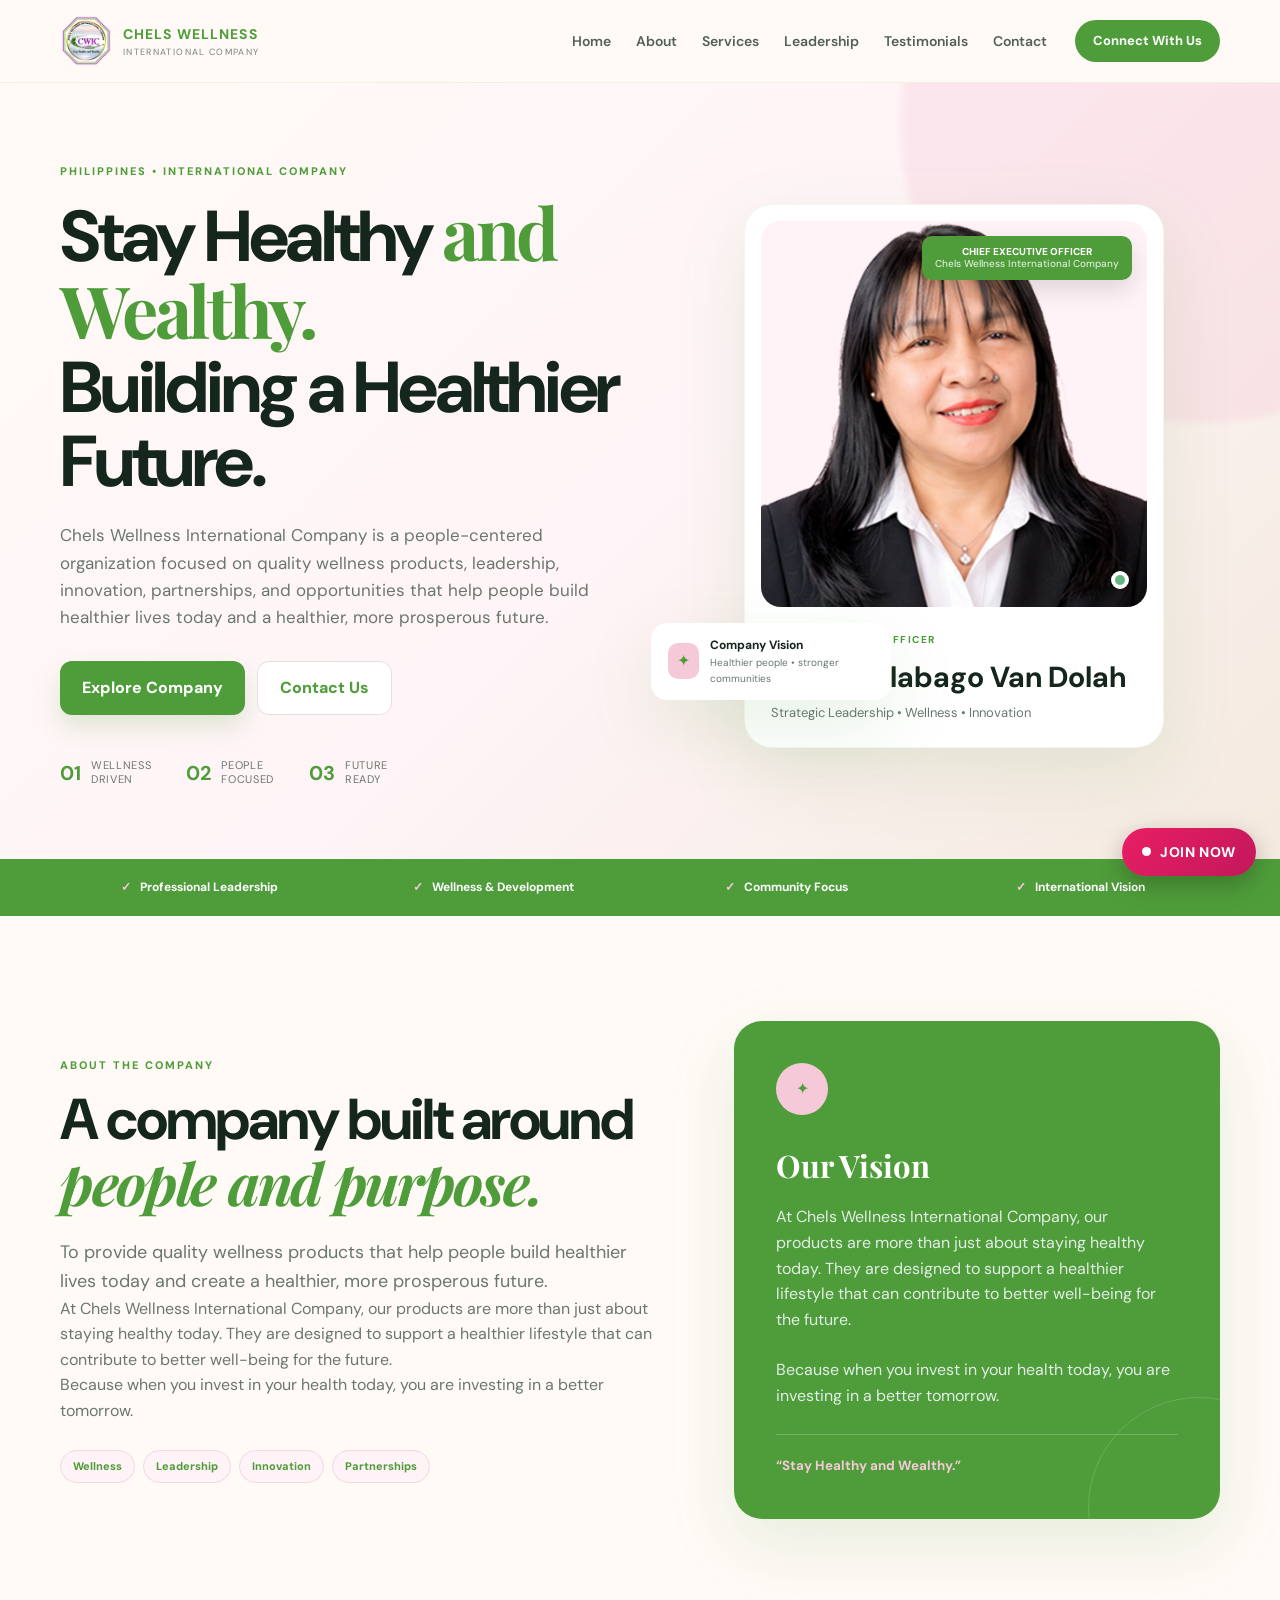
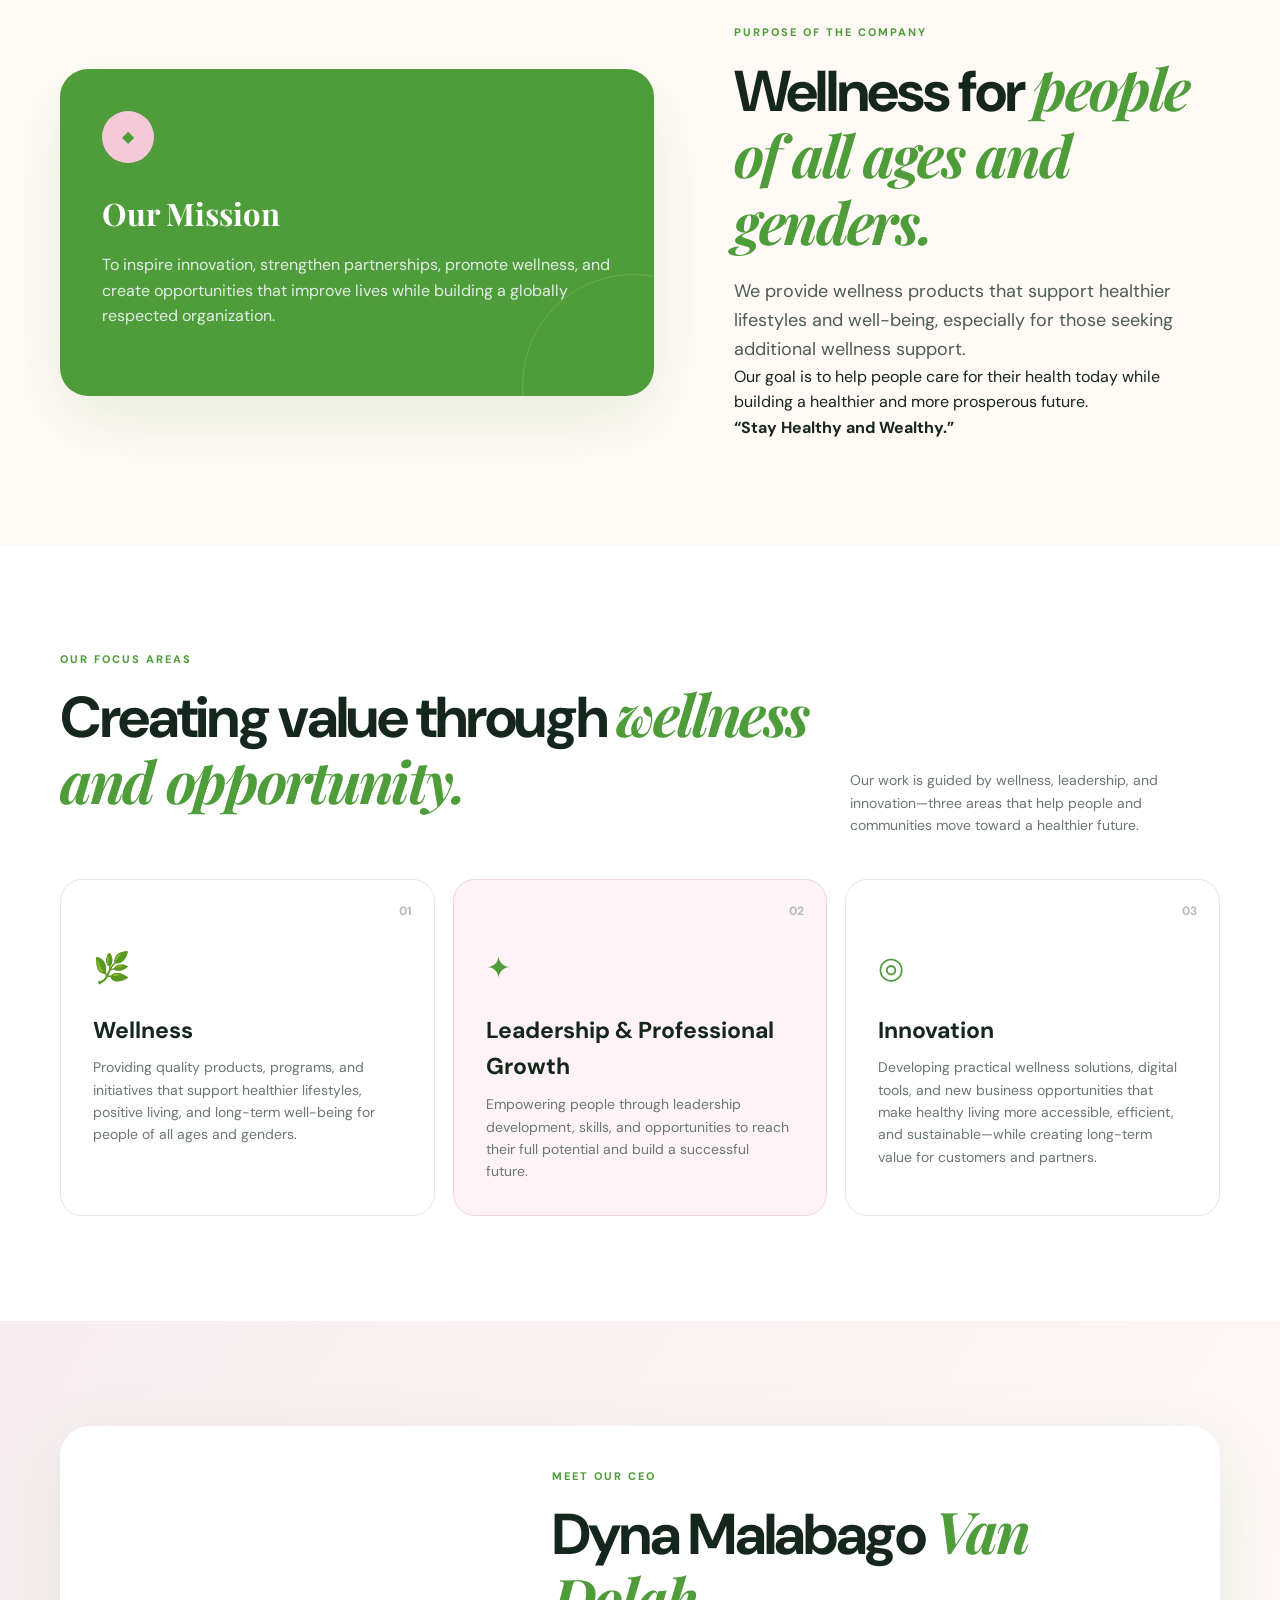
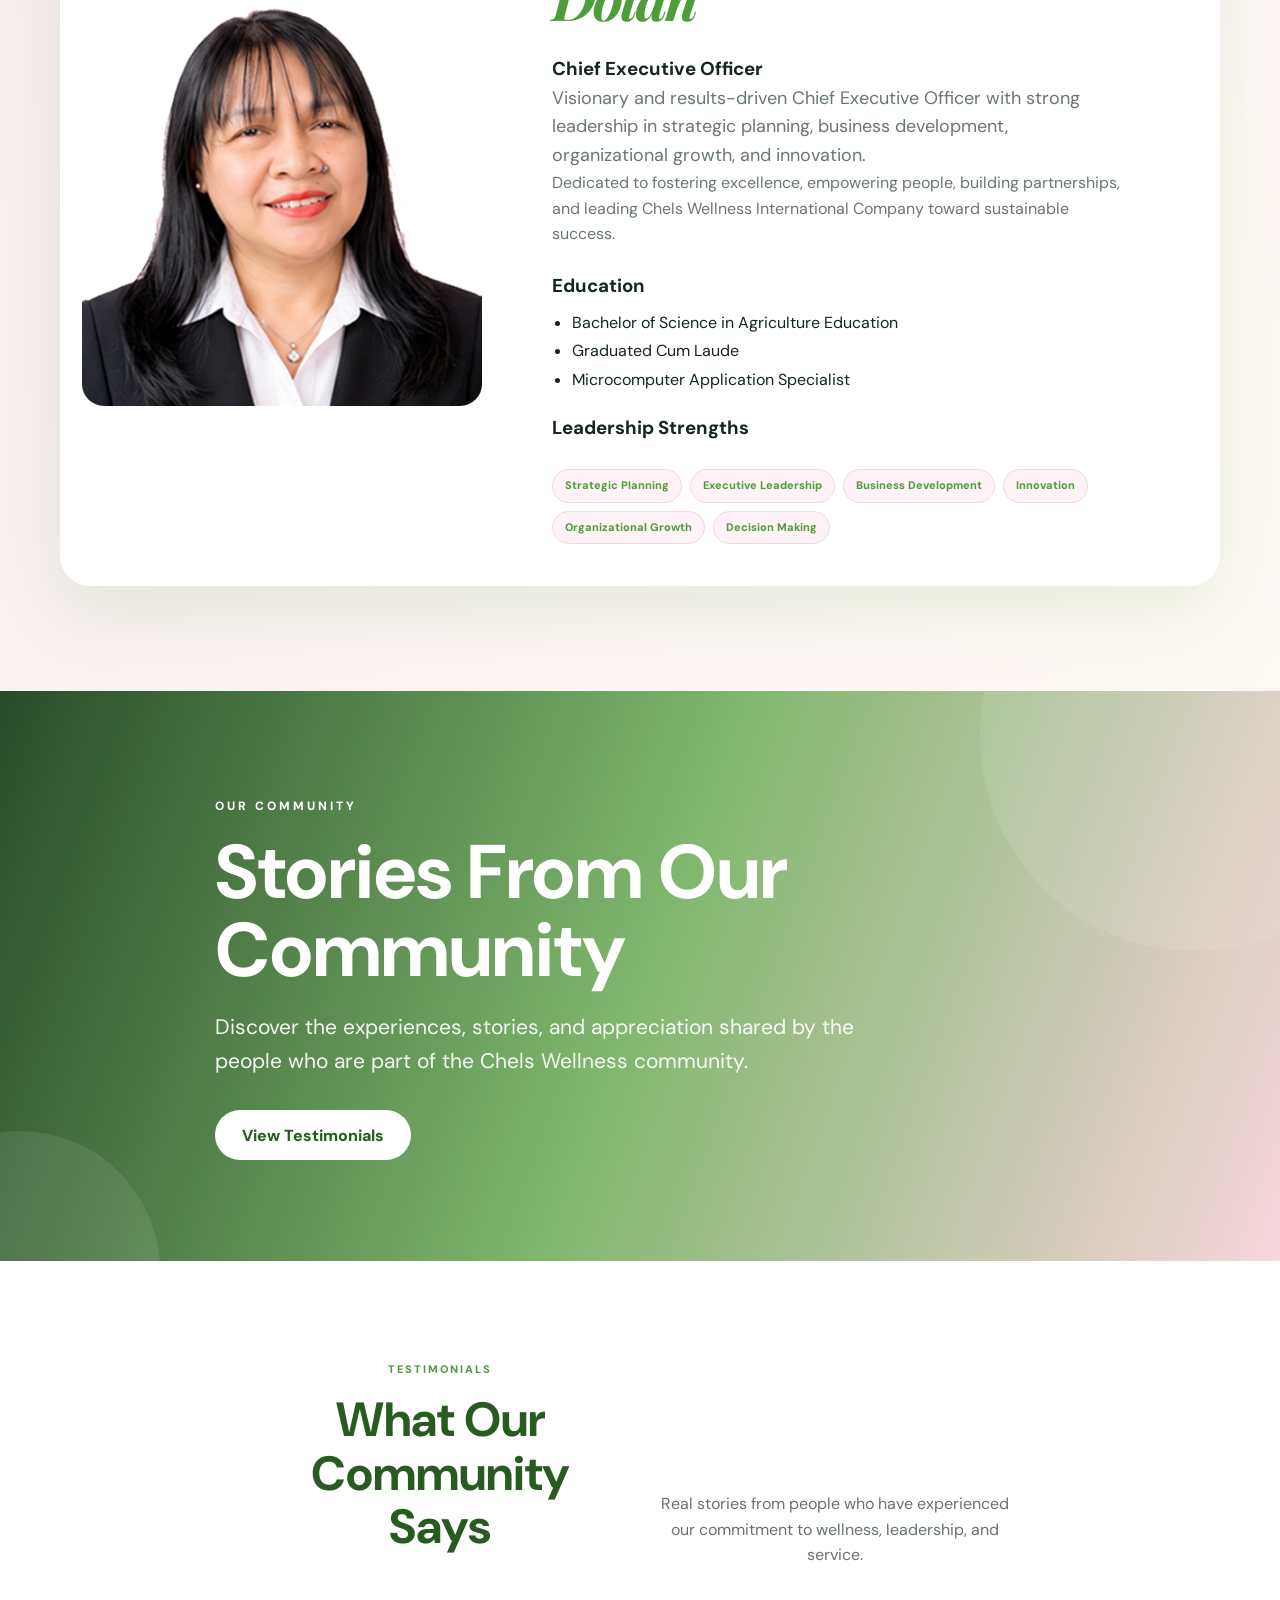
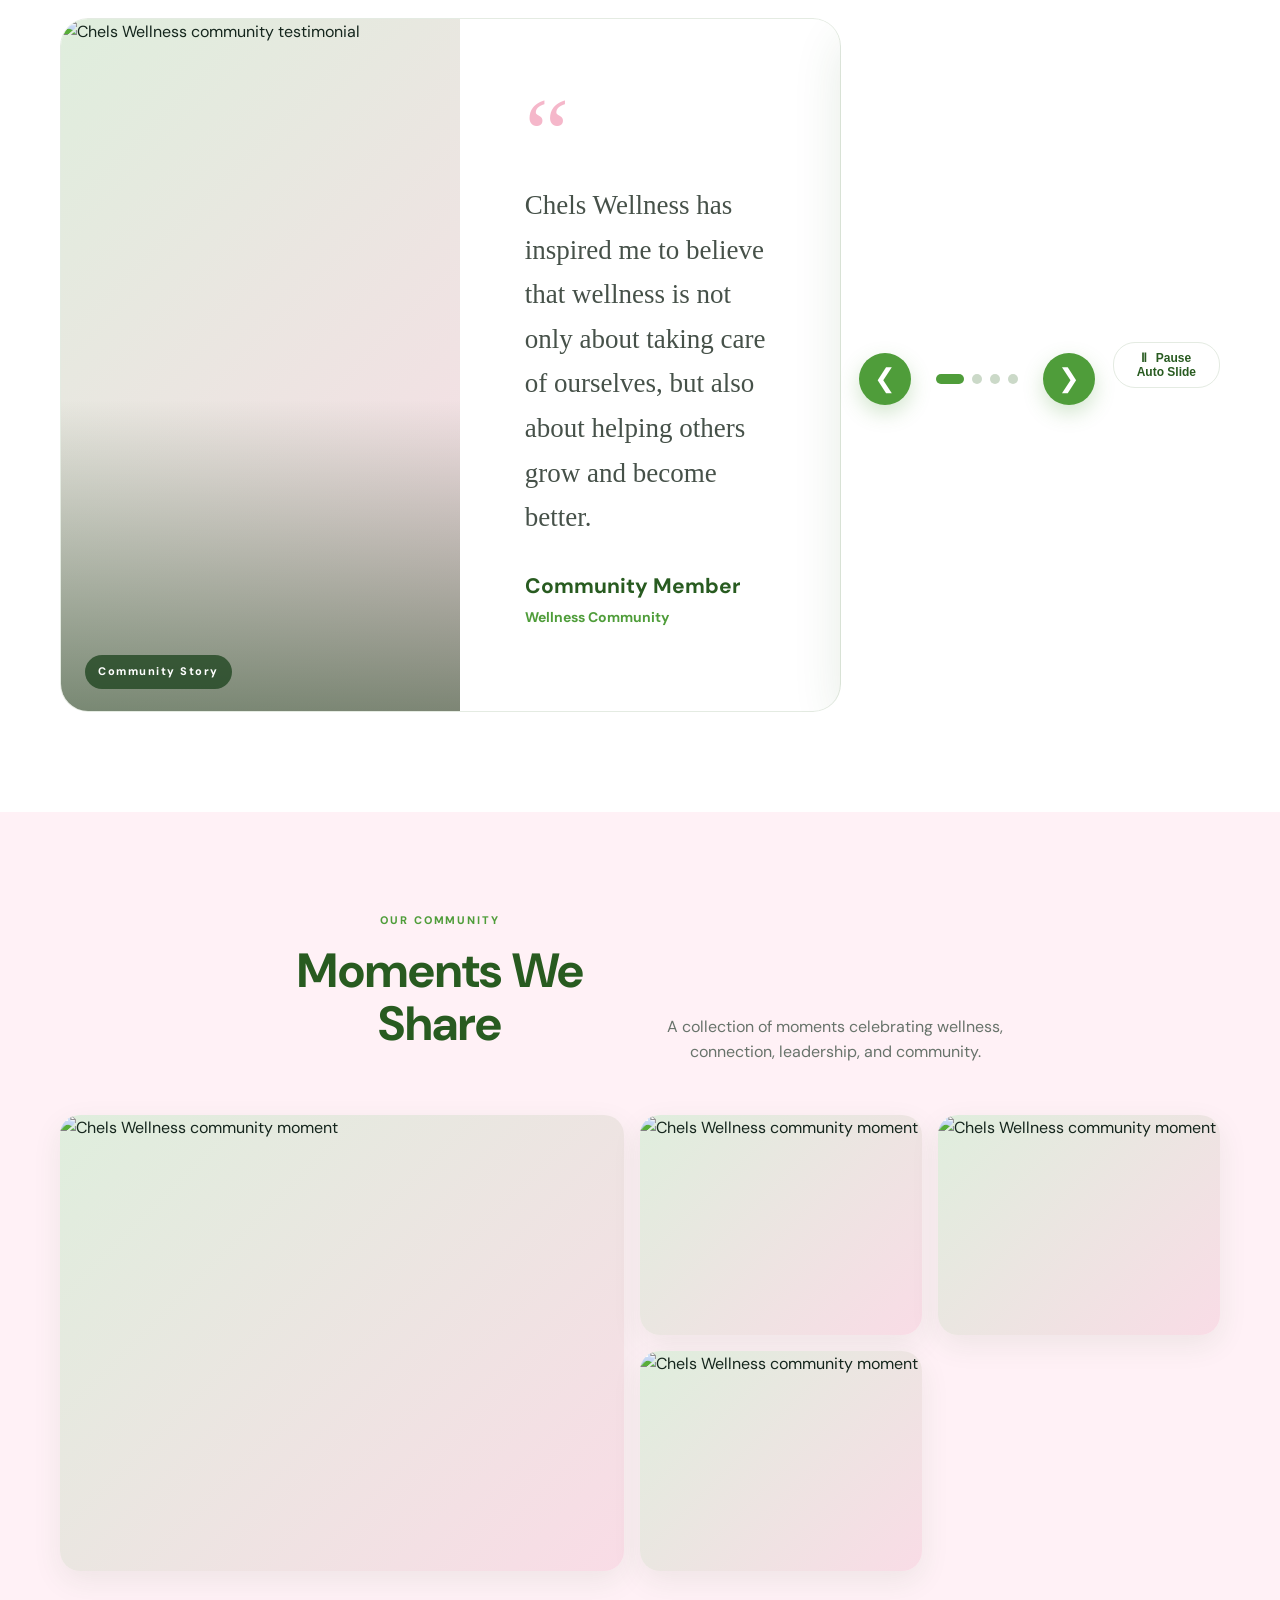
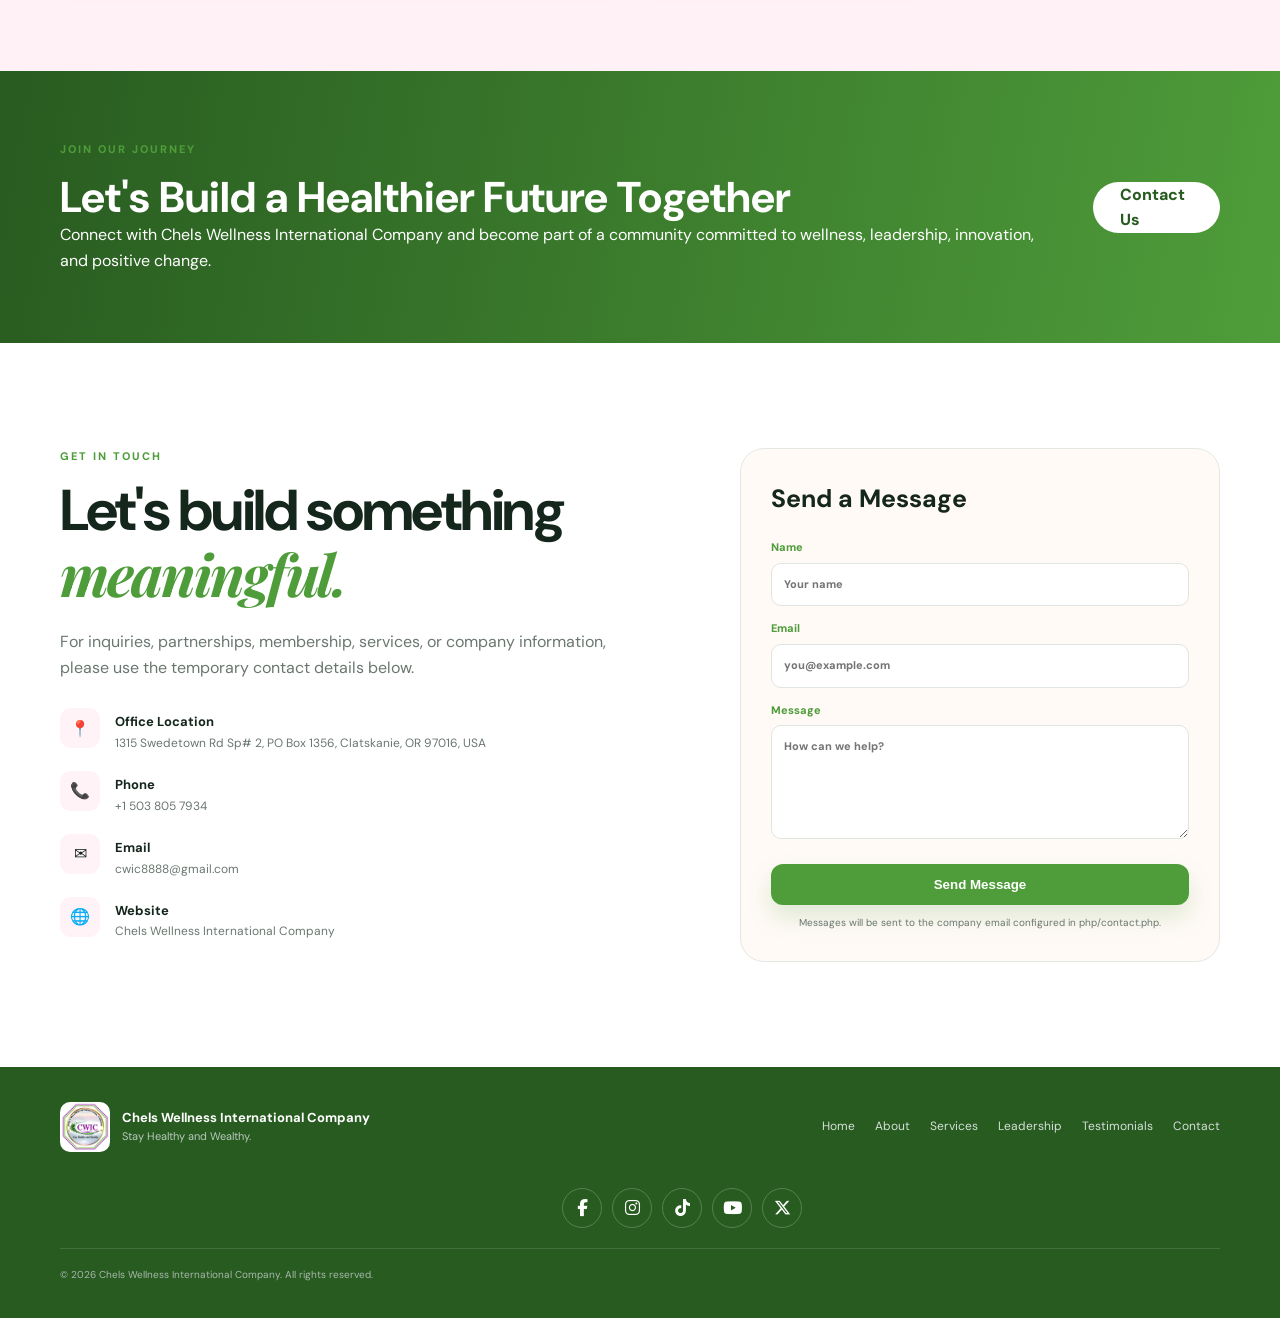
==== index.html @ 1cac8cd6 "Add files via upload" ====
<!DOCTYPE html>

<html lang="en">
<head>
  <meta charset="UTF-8">
  <meta name="viewport" content="width=device-width, initial-scale=1.0">
  <meta name="description" content="Chels Wellness International Company (Philippines) — company profile, wellness, leadership, services and community testimonials.">
  <title>Chels Wellness International Company | Philippines</title>
  <link rel="stylesheet" href="css/style.css">
  <link rel="stylesheet" href="https://cdnjs.cloudflare.com/ajax/libs/font-awesome/6.5.2/css/all.min.css">
</head>

<body>

  <!-- =====================================================
       TOP MESSAGE
  ====================================================== -->

  <!-- =====================================================
       HEADER
  ====================================================== -->

  <header class="site-header" id="home">


<div class="container nav-wrap">

  <!-- LOGO -->
  <a class="brand" href="#home">
    <img
      src="assets/cwi-logo.png"
      alt="Chels Wellness International Company logo"
    >

    <div>
      <strong>CHELS WELLNESS</strong>
      <span>INTERNATIONAL COMPANY</span>
    </div>
  </a>


  <!-- MOBILE MENU -->
  <button
    class="menu-toggle"
    id="menuToggle"
    aria-label="Open navigation"
    aria-expanded="false"
    type="button"
  >
    ☰
  </button>


  <!-- NAVIGATION -->
  <nav id="mainNav">

    <a href="#home">Home</a>

    <a href="#about">About</a>

    <a href="#services">Services</a>

    <a href="#leadership">Leadership</a>

    <a href="#testimonials" class="active">
      Testimonials
    </a>

    <a href="#contact">Contact</a>

  </nav>


  <!-- NAV CTA -->
  <a class="nav-cta" href="#contact">
    Connect With Us
  </a>

</div>


  </header>

  <!-- =====================================================
       MAIN
  ====================================================== -->

  <main>


<!-- =====================================================
     HERO
====================================================== -->

<section class="hero">

  <div class="hero-glow"></div>

  <div class="container hero-grid">

    <div class="hero-copy">

      <div class="eyebrow">
        PHILIPPINES • INTERNATIONAL COMPANY
      </div>

      <h1>
        Stay Healthy <span>and Wealthy.</span><br>
        Building a Healthier Future.
      </h1>

      <p>
        Chels Wellness International Company is a people-centered organization focused on quality wellness products, leadership, innovation, partnerships, and opportunities that help people build healthier lives today and a healthier, more prosperous future.
      </p>

      <div class="hero-actions">

        <a class="btn btn-primary" href="#about">
          Explore Company
        </a>

        <a class="btn btn-soft" href="#contact">
          Contact Us
        </a>

      </div>


      <div class="mini-stats">

        <div>
          <strong>01</strong>
          <span>Wellness<br>Driven</span>
        </div>

        <div>
          <strong>02</strong>
          <span>People<br>Focused</span>
        </div>

        <div>
          <strong>03</strong>
          <span>Future<br>Ready</span>
        </div>

      </div>

    </div>


    <div class="hero-profile">

      <div class="profile-card">

        <div class="profile-image-wrap">

          <img
            src="images/ceo.png"
            alt="Dyna Malabago Van Dolah, Chief Executive Officer"
          >

          <span class="online-dot"></span>

        </div>

        <div class="profile-info">

          <small>CHIEF EXECUTIVE OFFICER</small>

          <h2>Dyna Malabago Van Dolah</h2>

          <p>
            Strategic Leadership • Wellness • Innovation
          </p>

        </div>

        <div class="profile-badge">
          CHIEF EXECUTIVE OFFICER<br>
          <span>Chels Wellness International Company</span>
        </div>

      </div>


      <div class="floating-card">

        <span>✦</span>

        <div>
          <strong>Company Vision</strong>
          <small>
            Healthier people • stronger communities
          </small>
        </div>

      </div>

    </div>

  </div>

</section>


<!-- =====================================================
     TRUST STRIP
====================================================== -->

<section class="trust-strip">

  <div class="container trust-grid">

    <div>
      <span>✓</span>
      Professional Leadership
    </div>

    <div>
      <span>✓</span>
      Wellness &amp; Development
    </div>

    <div>
      <span>✓</span>
      Community Focus
    </div>

    <div>
      <span>✓</span>
      International Vision
    </div>

  </div>

</section>


<!-- =====================================================
     ABOUT
====================================================== -->

<section class="section about" id="about">
  <div class="container two-col">
    <div>
      <div class="section-tag">ABOUT THE COMPANY</div>
      <h2>A company built around <em>people and purpose.</em></h2>
      <p class="lead">To provide quality wellness products that help people build healthier lives today and create a healthier, more prosperous future.</p>
      <p>At Chels Wellness International Company, our products are more than just about staying healthy today. They are designed to support a healthier lifestyle that can contribute to better well-being for the future.</p>
      <p>Because when you invest in your health today, you are investing in a better tomorrow.</p>
      <div class="pill-row"><span>Wellness</span><span>Leadership</span><span>Innovation</span><span>Partnerships</span></div>
    </div>
    <div class="vision-card">
      <div class="icon-circle">✦</div>
      <h3>Our Vision</h3>
      <p>At Chels Wellness International Company, our products are more than just about staying healthy today. They are designed to support a healthier lifestyle that can contribute to better well-being for the future.</p>
      <p>Because when you invest in your health today, you are investing in a better tomorrow.</p>
      <div class="quote-line"></div><small>“Stay Healthy and Wealthy.”</small>
    </div>
  </div>
</section>

<section class="section mission-section">
  <div class="container two-col">
    <div class="vision-card"><div class="icon-circle">◆</div><h3>Our Mission</h3><p>To inspire innovation, strengthen partnerships, promote wellness, and create opportunities that improve lives while building a globally respected organization.</p></div>
    <div><div class="section-tag">PURPOSE OF THE COMPANY</div><h2>Wellness for <em>people of all ages and genders.</em></h2><p class="lead">We provide wellness products that support healthier lifestyles and well-being, especially for those seeking additional wellness support.</p><p>Our goal is to help people care for their health today while building a healthier and more prosperous future.</p><strong>“Stay Healthy and Wealthy.”</strong></div>
  </div>
</section>

<!-- =====================================================
     SERVICES / FOCUS AREAS
====================================================== -->
<section class="section services" id="services">
  <div class="container">
    <div class="section-heading"><div><div class="section-tag">OUR FOCUS AREAS</div><h2>Creating value through <em>wellness and opportunity.</em></h2></div><p>Our work is guided by wellness, leadership, and innovation—three areas that help people and communities move toward a healthier future.</p></div>
    <div class="service-grid">
      <article class="service-card"><div class="service-number">01</div><div class="service-icon">🌿</div><h3>Wellness</h3><p>Providing quality products, programs, and initiatives that support healthier lifestyles, positive living, and long-term well-being for people of all ages and genders.</p></article>
      <article class="service-card featured"><div class="service-number">02</div><div class="service-icon">✦</div><h3>Leadership &amp; Professional Growth</h3><p>Empowering people through leadership development, skills, and opportunities to reach their full potential and build a successful future.</p></article>
      <article class="service-card"><div class="service-number">03</div><div class="service-icon">◎</div><h3>Innovation</h3><p>Developing practical wellness solutions, digital tools, and new business opportunities that make healthy living more accessible, efficient, and sustainable—while creating long-term value for customers and partners.</p></article>
    </div>
  </div>
</section>

<!-- =====================================================
     LEADERSHIP
====================================================== -->
<section class="section leadership" id="leadership">
  <div class="container leadership-panel">
    <div class="leadership-photo"><img src="images/ceo.png" alt="Dyna Malabago Van Dolah, Chief Executive Officer"></div>
    <div class="leadership-content">
      <div class="section-tag">MEET OUR CEO</div>
      <h2>Dyna Malabago <em>Van Dolah</em></h2>
      <h3>Chief Executive Officer</h3>
      <p class="lead">Visionary and results-driven Chief Executive Officer with strong leadership in strategic planning, business development, organizational growth, and innovation.</p>
      <p>Dedicated to fostering excellence, empowering people, building partnerships, and leading Chels Wellness International Company toward sustainable success.</p>
      <div class="ceo-details"><h3>Education</h3><ul><li>Bachelor of Science in Agriculture Education</li><li>Graduated Cum Laude</li><li>Microcomputer Application Specialist</li></ul><h3>Leadership Strengths</h3><div class="pill-row"><span>Strategic Planning</span><span>Executive Leadership</span><span>Business Development</span><span>Innovation</span><span>Organizational Growth</span><span>Decision Making</span></div></div>
    </div>
  </div>
</section>

<!-- =====================================================
     TESTIMONIAL HERO
====================================================== -->

<section class="testimonial-hero">

  <div class="hero-overlay"></div>

  <div class="container hero-content">

    <div class="eyebrow">
      OUR COMMUNITY
    </div>

    <h1>
      Stories From Our Community
    </h1>

    <p>
      Discover the experiences, stories, and appreciation shared by the
      people who are part of the Chels Wellness community.
    </p>

    <a
      href="#testimonials"
      class="hero-button"
    >
      View Testimonials
    </a>

  </div>

</section>


<!-- =====================================================
     TESTIMONIALS
====================================================== -->

<section
  class="testimonials-section"
  id="testimonials"
>

  <div class="container">

    <div class="section-heading">

      <div>

        <div class="section-tag">
          TESTIMONIALS
        </div>

        <h2>
          What Our Community Says
        </h2>

      </div>

      <p>
        Real stories from people who have experienced our commitment to
        wellness, leadership, and service.
      </p>

    </div>


    <!-- TESTIMONIAL SLIDER -->

    <div
      class="testimonial-slider"
      id="testimonialSlider"
    >

      <div class="slides-window">

        <div
          class="slides-track"
          id="slidesTrack"
        >


          <!-- TESTIMONIAL 1 -->

          <article class="testimonial-card">

            <div class="testimonial-image">

              <img
                src="assets/testimonial-1.jpg"
                alt="Chels Wellness community testimonial"
              >

              <span class="image-label">
                Community Story
              </span>

            </div>


            <div class="testimonial-content">

              <span class="quote-mark">
                “
              </span>

              <p class="quote">
                Chels Wellness has inspired me to believe that wellness
                is not only about taking care of ourselves, but also
                about helping others grow and become better.
              </p>

              <h3>
                Community Member
              </h3>

              <p class="role">
                Wellness Community
              </p>

            </div>

          </article>


          <!-- TESTIMONIAL 2 -->

          <article class="testimonial-card">

            <div class="testimonial-image">

              <img
                src="assets/testimonial-2.jpg"
                alt="Chels Wellness community testimonial"
              >

              <span class="image-label">
                Member Experience
              </span>

            </div>


            <div class="testimonial-content">

              <span class="quote-mark">
                “
              </span>

              <p class="quote">
                I appreciate the positive environment and the dedication
                shown by the team. Their commitment makes people feel
                valued and supported.
              </p>

              <h3>
                Community Member
              </h3>

              <p class="role">
                Chels Wellness Community
              </p>

            </div>

          </article>


          <!-- TESTIMONIAL 3 -->

          <article class="testimonial-card">

            <div class="testimonial-image">

              <img
                src="assets/testimonial-3.jpg"
                alt="Chels Wellness community testimonial"
              >

              <span class="image-label">
                Wellness Journey
              </span>

            </div>


            <div class="testimonial-content">

              <span class="quote-mark">
                “
              </span>

              <p class="quote">
                Being part of this community reminds me that small steps,
                positive relationships, and consistent encouragement can
                make a meaningful difference.
              </p>

              <h3>
                Community Member
              </h3>

              <p class="role">
                Wellness Advocate
              </p>

            </div>

          </article>


          <!-- TESTIMONIAL 4 -->

          <article class="testimonial-card">

            <div class="testimonial-image">

              <img
                src="assets/testimonial-4.jpg"
                alt="Chels Wellness community testimonial"
              >

              <span class="image-label">
                Community Appreciation
              </span>

            </div>


            <div class="testimonial-content">

              <span class="quote-mark">
                “
              </span>

              <p class="quote">
                The vision of creating a healthier and more connected
                community is something I truly appreciate. It is wonderful
                to see people working together toward a better future.
              </p>

              <h3>
                Community Member
              </h3>

              <p class="role">
                Chels Wellness Community
              </p>

            </div>

          </article>


        </div>

      </div>


      <!-- SLIDER CONTROLS -->

      <div class="slider-controls">

        <button
          type="button"
          class="slider-arrow"
          id="prevBtn"
          aria-label="Previous testimonial"
        >
          &#10094;
        </button>


        <div
          class="dots"
          id="sliderDots"
          aria-label="Testimonial slides"
        ></div>


        <button
          type="button"
          class="slider-arrow"
          id="nextBtn"
          aria-label="Next testimonial"
        >
          &#10095;
        </button>

      </div>


      <!-- AUTOPLAY -->

      <button
        type="button"
        class="autoplay-button"
        id="autoPlayBtn"
      >
        <span>Ⅱ</span>
        Pause Auto Slide
      </button>

    </div>

  </div>

</section>


<!-- =====================================================
     IMAGE GALLERY
====================================================== -->

<section class="image-gallery-section">

  <div class="container">

    <div class="section-heading">

      <div>

        <div class="section-tag">
          OUR COMMUNITY
        </div>

        <h2>
          Moments We Share
        </h2>

      </div>

      <p>
        A collection of moments celebrating wellness, connection,
        leadership, and community.
      </p>

    </div>


    <div class="gallery-grid">

      <!-- IMAGE 1 -->

      <div class="gallery-item large">

        <img
          src="assets/testimonial-1.jpg"
          alt="Chels Wellness community moment"
          loading="lazy"
        >

      </div>


      <!-- IMAGE 2 -->

      <div class="gallery-item">

        <img
          src="assets/testimonial-2.jpg"
          alt="Chels Wellness community moment"
          loading="lazy"
        >

      </div>


      <!-- IMAGE 3 -->

      <div class="gallery-item">

        <img
          src="assets/testimonial-3.jpg"
          alt="Chels Wellness community moment"
          loading="lazy"
        >

      </div>


      <!-- IMAGE 4 -->

      <div class="gallery-item">

        <img
          src="assets/testimonial-4.jpg"
          alt="Chels Wellness community moment"
          loading="lazy"
        >

      </div>

    </div>

  </div>

</section>


<!-- =====================================================
     TESTIMONIAL CTA
====================================================== -->

<section class="cta-section">

  <div class="container cta-content">

    <div>

      <div class="section-tag">
        JOIN OUR JOURNEY
      </div>

      <h2>
        Let's Build a Healthier Future Together
      </h2>

      <p>
        Connect with Chels Wellness International Company and become part
        of a community committed to wellness, leadership, innovation,
        and positive change.
      </p>

    </div>


    <div>

      <a
        href="#contact"
        class="cta-button"
      >
        Contact Us
      </a>

    </div>

  </div>

</section>


<!-- =====================================================
     CONTACT
====================================================== -->

<section class="section contact" id="contact">

  <div class="container contact-grid">

    <div class="contact-copy">

      <div class="section-tag">
        GET IN TOUCH
      </div>

      <h2>
        Let's build something <em>meaningful.</em>
      </h2>

      <p>
        For inquiries, partnerships, membership, services, or company
        information, please use the temporary contact details below.
      </p>


      <div class="contact-list">

        <div>
          <span>📍</span>

          <div>
            <strong>Office Location</strong>
            <p>
              1315 Swedetown Rd Sp# 2, PO Box 1356, Clatskanie, OR 97016, USA
            </p>
          </div>
        </div>


        <div>
          <span>📞</span>

          <div>
            <strong>Phone</strong>
            <p>
              +1 503 805 7934
            </p>
          </div>
        </div>


        <div>
          <span>✉</span>

          <div>
            <strong>Email</strong>
            <p>
              cwic8888@gmail.com
            </p>
          </div>
        </div>


        <div>
          <span>🌐</span>

          <div>
            <strong>Website</strong>
            <p>
              Chels Wellness International Company
            </p>
          </div>
        </div>

      </div>

    </div>


    <!-- CONTACT FORM -->

    <form
      class="contact-form"
      id="contactForm"
      action="php/contact.php"
      method="POST"
    >

      <h3>
        Send a Message
      </h3>

      <label>
        Name
        <input
          type="text"
          name="name"
          placeholder="Your name"
          required
        >
      </label>


      <label>
        Email
        <input
          type="email"
          name="email"
          placeholder="you@example.com"
          required
        >
      </label>


      <label>
        Message
        <textarea
          name="message"
          rows="5"
          placeholder="How can we help?"
          required
        ></textarea>
      </label>


      <!-- HONEYPOT -->

      <input
        type="text"
        name="website"
        tabindex="-1"
        autocomplete="off"
        aria-hidden="true"
        style="position:absolute;left:-9999px;width:1px;height:1px;opacity:0;"
      >


      <button
        class="btn btn-primary"
        type="submit"
      >
        Send Message
      </button>


      <p
        class="form-note"
        id="formNote"
      >
        Messages will be sent to the company email configured in
        php/contact.php.
      </p>

    </form>

  </div>

</section>


  </main>

  <!-- =====================================================
       FOOTER
  ====================================================== -->

  <!-- FLOATING JOIN NOW -->
  <a class="join-now-float" href="https://cwicph.com" target="_blank" rel="noopener noreferrer" aria-label="Join Now at CWIC Philippines">
    <span class="join-now-pulse"></span>
    <span>JOIN NOW</span>
  </a>

  <footer>



<div class="container footer-grid">


  <!-- FOOTER BRAND -->

  <div class="footer-brand">

    <img
      src="assets/cwi-logo.png"
      alt="CWI logo"
    >

    <div>

      <strong>
        Chels Wellness International Company
      </strong>

      <span>
        Stay Healthy and Wealthy.
      </span>

    </div>

  </div>


  <!-- FOOTER LINKS -->

  <div class="footer-links">

    <a href="#home">
      Home
    </a>

    <a href="#about">
      About
    </a>

    <a href="#services">
      Services
    </a>

    <a href="#leadership">
      Leadership
    </a>

    <a href="#testimonials">
      Testimonials
    </a>

    <a href="#contact">
      Contact
    </a>

  </div>
<!-- SOCIAL MEDIA LINKS: Replace the URLs below with the company social-media profile URLs. -->
<div class="social-links">

  <a
    href="https://www.facebook.com/"
    target="_blank"
    rel="noopener noreferrer"
    aria-label="Facebook"
    title="Facebook"
  >
    <i class="fab fa-facebook-f"></i>
  </a>

  <a
    href="https://www.instagram.com/"
    target="_blank"
    rel="noopener noreferrer"
    aria-label="Instagram"
    title="Instagram"
  >
    <i class="fab fa-instagram"></i>
  </a>

  <a
    href="https://www.tiktok.com/"
    target="_blank"
    rel="noopener noreferrer"
    aria-label="TikTok"
    title="TikTok"
  >
    <i class="fab fa-tiktok"></i>
  </a>

  <a
    href="https://www.youtube.com/"
    target="_blank"
    rel="noopener noreferrer"
    aria-label="YouTube"
    title="YouTube"
  >
    <i class="fab fa-youtube"></i>
  </a>

  <a
    href="https://x.com/"
    target="_blank"
    rel="noopener noreferrer"
    aria-label="X"
    title="X"
  >
    <i class="fab fa-x-twitter"></i>
  </a>

</div>

  <!-- COPYRIGHT -->

  <p class="copyright">

    © <span id="year"></span>
    Chels Wellness International Company.
    All rights reserved.

  </p>

</div>


  </footer>

  <!-- =====================================================
       JAVASCRIPT
  ====================================================== -->

  <script src="js/script.js"></script>

</body>
</html>
---- css/style.css ----
@import url('https://fonts.googleapis.com/css2?family=DM+Sans:wght@400;500;600;700&family=Playfair+Display:ital,wght@0,600;0,700;1,600;1,700&display=swap');

:root{
  --green:#4f9d3a;
  --green-2:#3f8530;
  --green-dark:#285b20;
  --pink:#f6c9d9;
  --pink-light:#fff3f7;
  --pink-2:#eaa9bf;
  --cream:#fffaf6;
  --white:#fff;
  --ink:#15261d;
  --muted:#6a776f;
  --line:#e4e8e4;
  --shadow:0 25px 70px rgba(79,157,58,.13);
}
*{box-sizing:border-box;margin:0;padding:0}
html{scroll-behavior:smooth}
body{font-family:'DM Sans',Arial,sans-serif;color:var(--ink);background:var(--cream);line-height:1.6}
a{text-decoration:none;color:inherit}
.container{width:min(1160px,92%);margin:auto}

.top-message{background:var(--green);color:#fff;font-size:13px}
.top-message .container{min-height:38px;display:flex;align-items:center;gap:8px}
.top-message button{margin-left:auto;border:0;background:transparent;color:#fff;font-size:23px;cursor:pointer}

.site-header{position:sticky;top:0;z-index:50;background:rgba(255,250,246,.92);backdrop-filter:blur(14px);border-bottom:1px solid rgba(79,157,58,.08)}
.nav-wrap{min-height:82px;display:flex;align-items:center;gap:28px}
.brand{display:flex;align-items:center;gap:11px;margin-right:auto}
.brand img{width:52px;height:52px;object-fit:contain}
.brand strong{display:block;color:var(--green);font-size:14px;letter-spacing:.08em}
.brand span{display:block;color:#79837d;font-size:9px;letter-spacing:.15em}
nav{display:flex;gap:25px;font-size:14px;font-weight:600;color:#526059}
nav a:hover{color:var(--green)}
.nav-cta{background:var(--green);color:#fff;padding:11px 18px;border-radius:30px;font-size:13px;font-weight:700}
.menu-toggle{display:none;border:0;background:none;font-size:26px;color:var(--green)}

.hero{position:relative;overflow:hidden;background:linear-gradient(135deg,#fffaf6 0%,#fff4f7 52%,#f4eadf 100%);padding:80px 0 70px}
.hero-glow{position:absolute;width:600px;height:600px;right:-220px;top:-260px;background:var(--pink);opacity:.32;border-radius:50%;filter:blur(3px)}
.hero-grid{position:relative;display:grid;grid-template-columns:1.03fr .97fr;gap:65px;align-items:center}
.eyebrow,.section-tag{font-size:11px;font-weight:800;letter-spacing:.18em;color:var(--green);margin-bottom:14px}
.hero h1{font-size:clamp(44px,6vw,72px);line-height:1.02;letter-spacing:-.045em;max-width:700px}
.hero h1 span,.section h2 em{color:var(--green);font-family:'Playfair Display',serif}
.hero p{max-width:610px;color:var(--muted);margin:24px 0 30px;font-size:17px}
.hero-actions{display:flex;gap:12px;flex-wrap:wrap}
.btn{display:inline-flex;align-items:center;justify-content:center;border:0;border-radius:12px;padding:13px 22px;font-weight:800;cursor:pointer;transition:.25s}
.btn-primary{background:var(--green);color:#fff;box-shadow:0 12px 25px rgba(79,157,58,.18)}
.btn-primary:hover{transform:translateY(-2px);background:var(--green-dark)}
.btn-soft{background:#fff;color:var(--green);border:1px solid #eadde2}
.btn-soft:hover{background:var(--pink-light)}
.mini-stats{display:flex;gap:35px;margin-top:42px}
.mini-stats div{display:flex;gap:10px;align-items:center}
.mini-stats strong{font-size:20px;color:var(--green)}
.mini-stats span{font-size:11px;line-height:1.25;color:var(--muted);text-transform:uppercase;letter-spacing:.06em}

.hero-profile{position:relative;display:flex;justify-content:center}
.profile-card{position:relative;background:#fff;border:1px solid rgba(79,157,58,.08);border-radius:28px;padding:16px;max-width:420px;width:100%;box-shadow:var(--shadow)}
.profile-image-wrap{position:relative;overflow:hidden;border-radius:20px;background:var(--pink-light)}
.profile-image-wrap img{width:100%;display:block;aspect-ratio:1/1;object-fit:cover}
.online-dot{position:absolute;right:18px;bottom:18px;width:18px;height:18px;border-radius:50%;background:#64b67d;border:4px solid #fff}
.profile-info{padding:18px 10px 7px}
.profile-info small{font-size:10px;color:var(--green);font-weight:800;letter-spacing:.15em}
.profile-info h2{font-size:29px;margin:3px 0}
.profile-info p{margin:0;color:var(--muted);font-size:13px}
.profile-badge{position:absolute;right:31px;top:31px;background:var(--green);color:#fff;padding:10px 13px;border-radius:10px;text-align:center;font-size:10px;font-weight:800;line-height:1.2;box-shadow:0 10px 25px rgba(0,0,0,.13)}
.profile-badge span{font-weight:500;opacity:.8}
.floating-card{position:absolute;left:-38px;bottom:48px;background:#fff;border-radius:16px;padding:13px 17px;display:flex;gap:11px;align-items:center;box-shadow:var(--shadow);max-width:240px}
.floating-card>span{width:36px;height:36px;display:grid;place-items:center;background:var(--pink);border-radius:10px;color:var(--green)}
.floating-card strong,.floating-card small{display:block}
.floating-card strong{font-size:12px}.floating-card small{font-size:10px;color:var(--muted)}

.trust-strip{background:var(--green);color:#fff}
.trust-grid{display:grid;grid-template-columns:repeat(4,1fr);padding:19px 0;gap:15px;font-size:12px;font-weight:700}
.trust-grid div{display:flex;gap:9px;justify-content:center}.trust-grid span{color:var(--pink)}

.section{padding:105px 0}
.two-col{display:grid;grid-template-columns:1.1fr .9fr;gap:80px;align-items:center}
.section h2{font-size:clamp(36px,4.5vw,58px);line-height:1.08;letter-spacing:-.04em;margin-bottom:20px}
.section h2 em{font-style:italic}
.lead{font-size:18px;color:#4d5c54}
.about p{color:var(--muted);max-width:680px}
.pill-row{display:flex;flex-wrap:wrap;gap:8px;margin-top:26px}
.pill-row span{background:var(--pink-light);border:1px solid #f1d8e1;padding:7px 12px;border-radius:30px;font-size:11px;font-weight:800;color:var(--green)}
.vision-card{background:var(--green);color:#fff;border-radius:28px;padding:42px;box-shadow:var(--shadow);position:relative;overflow:hidden}
.vision-card:after{content:"";position:absolute;width:220px;height:220px;border:1px solid rgba(255,255,255,.15);border-radius:50%;right:-90px;bottom:-100px}
.icon-circle{width:52px;height:52px;display:grid;place-items:center;border-radius:50%;background:var(--pink);color:var(--green);margin-bottom:26px}
.vision-card h3{font-family:'Playfair Display',serif;font-size:31px}.vision-card p{color:#e2eee7;margin:14px 0 25px}.vision-card small{color:var(--pink);font-weight:700}.quote-line{height:1px;background:rgba(255,255,255,.2);margin-bottom:17px}

.services{background:#fff}
.section-heading{display:flex;justify-content:space-between;align-items:end;gap:30px;margin-bottom:42px}.section-heading>p{max-width:370px;color:var(--muted);font-size:14px}
.service-grid{display:grid;grid-template-columns:repeat(3,1fr);gap:18px}
.service-card{padding:32px;border:1px solid var(--line);border-radius:22px;min-height:290px;position:relative;transition:.25s}
.service-card:hover{transform:translateY(-5px);box-shadow:var(--shadow)}
.service-card.featured{background:var(--pink-light);border-color:#f1d5df}
.service-number{position:absolute;right:22px;top:22px;color:#b4bdb7;font-weight:800;font-size:12px}
.service-icon{font-size:30px;margin:32px 0 20px;color:var(--green)}
.service-card h3{font-size:23px;margin-bottom:8px}.service-card p{color:var(--muted);font-size:14px}

.leadership{background:linear-gradient(120deg,#f7edf0,#fffaf6)}
.leadership-panel{background:#fff;border-radius:30px;padding:22px;display:grid;grid-template-columns:.75fr 1.25fr;gap:50px;box-shadow:var(--shadow);align-items:center}
.leadership-photo img{display:block;width:100%;border-radius:22px}
.leadership-content{padding:20px}.leadership-content>p{color:var(--muted);max-width:570px}
.signature{font-family:'Playfair Display',serif;font-style:italic;font-size:34px;color:var(--green);margin:22px 0 8px}
.leader-contact{display:flex;flex-wrap:wrap;gap:10px}.leader-contact span{font-size:11px;background:var(--pink-light);padding:8px 11px;border-radius:9px;color:var(--green);font-weight:700}

.contact{background:#fff}
.contact-grid{display:grid;grid-template-columns:1fr .8fr;gap:80px}
.contact-copy>p{color:var(--muted);max-width:560px}
.contact-list{margin-top:28px;display:grid;gap:18px}
.contact-list>div{display:flex;gap:15px}.contact-list>div>span{width:40px;height:40px;display:grid;place-items:center;background:var(--pink-light);border-radius:11px}.contact-list strong{font-size:13px}.contact-list p{font-size:12px;color:var(--muted)}
.contact-form{border:1px solid var(--line);border-radius:24px;padding:30px;background:var(--cream)}
.contact-form h3{font-size:25px;margin-bottom:20px}
.contact-form label{display:block;font-size:11px;font-weight:800;color:var(--green);margin-bottom:14px}
.contact-form input,.contact-form textarea{width:100%;border:1px solid #dfe5e0;background:#fff;border-radius:10px;padding:12px;margin-top:6px;font:inherit;outline:none}
.contact-form input:focus,.contact-form textarea:focus{border-color:var(--green);box-shadow:0 0 0 3px rgba(79,157,58,.08)}
.contact-form .btn{width:100%;margin-top:5px}.form-note{font-size:10px;color:var(--muted);text-align:center;margin-top:10px}

footer{background:var(--green-dark);color:#fff;padding:35px 0}
.footer-grid{display:grid;grid-template-columns:1fr auto;gap:20px;align-items:center}
.footer-brand{display:flex;gap:12px;align-items:center}.footer-brand img{width:50px;height:50px;object-fit:contain;background:#fff;border-radius:10px}.footer-brand strong,.footer-brand span{display:block}.footer-brand strong{font-size:13px}.footer-brand span{font-size:11px;color:#b8cabe}
.footer-links{display:flex;gap:20px;font-size:12px;color:#d4e0d9}.footer-links a:hover{color:var(--pink)}
.copyright{grid-column:1/-1;border-top:1px solid rgba(255,255,255,.12);padding-top:18px;color:#a8b8ae;font-size:10px}

@media(max-width:900px){
  nav{display:none;position:absolute;left:4%;right:4%;top:82px;background:#fff;padding:18px;border-radius:16px;box-shadow:var(--shadow);flex-direction:column;gap:14px}
  nav.open{display:flex}.menu-toggle{display:block}.nav-cta{display:none}
  .hero-grid,.two-col,.contact-grid{grid-template-columns:1fr}
  .hero{padding-top:55px}.hero-profile{max-width:520px;margin:auto}
  .trust-grid{grid-template-columns:repeat(2,1fr)}
  .service-grid{grid-template-columns:1fr}
  .leadership-panel{grid-template-columns:1fr}
  .leadership-photo{max-width:480px;margin:auto}
}
@media(max-width:600px){
  .brand img{width:45px;height:45px}.brand strong{font-size:12px}.brand span{font-size:7px}
  .hero h1{font-size:43px}.hero p{font-size:15px}
  .mini-stats{gap:17px}.mini-stats span{font-size:9px}
  .floating-card{left:10px;bottom:25px}.profile-badge{right:25px;top:25px}
  .section{padding:75px 0}.section-heading{display:block}.section-heading>p{margin-top:10px}
  .vision-card{padding:30px}.trust-grid{font-size:10px}
  .footer-grid{grid-template-columns:1fr}.footer-links{flex-wrap:wrap}
}


/* =========================================
   EXTRA MOBILE OPTIMIZATION
========================================= */
@media (max-width: 768px) {
  .container { width: min(94%, 560px); }
  .top-message .container { padding: 8px 0; line-height: 1.35; }
  .site-header { position: sticky; top: 0; }
  .nav-wrap { min-height: 68px; gap: 10px; }
  .brand { min-width: 0; }
  .brand img { width: 42px; height: 42px; }
  .brand strong { font-size: 10px; white-space: nowrap; }
  .brand span { font-size: 6px; }
  nav { top: 68px; left: 3%; right: 3%; }
  .hero { padding: 42px 0 55px; }
  .hero-grid { gap: 35px; }
  .hero h1 { font-size: clamp(38px, 11vw, 52px); }
  .hero p { font-size: 15px; line-height: 1.65; }
  .hero-actions { display: grid; grid-template-columns: 1fr; }
  .hero-actions .btn { width: 100%; }
  .mini-stats { justify-content: space-between; gap: 8px; }
  .mini-stats div { gap: 5px; }
  .mini-stats strong { font-size: 16px; }
  .mini-stats span { font-size: 8px; }
  .hero-profile { width: 100%; }
  .profile-card { border-radius: 20px; }
  .profile-badge { font-size: 8px; right: 18px; top: 18px; }
  .floating-card { left: 8px; bottom: 18px; max-width: 205px; padding: 10px 12px; }
  .floating-card small { font-size: 9px; }
  .trust-grid { grid-template-columns: 1fr 1fr; padding: 15px 0; gap: 10px; }
  .trust-grid div { justify-content: flex-start; font-size: 9px; }
  .section { padding: 62px 0; }
  .section h2 { font-size: 37px; }
  .two-col, .contact-grid { gap: 38px; }
  .vision-card { padding: 28px; }
  .service-grid { gap: 12px; }
  .service-card { min-height: 0; padding: 25px; }
  .leadership-panel { padding: 12px; border-radius: 20px; gap: 10px; }
  .leadership-content { padding: 18px 12px 24px; }
  .contact-form { padding: 22px; }
  .footer-links { gap: 12px; }
}

@media (max-width: 380px) {
  .brand strong { font-size: 9px; }
  .hero h1 { font-size: 35px; }
  .mini-stats { display: grid; grid-template-columns: 1fr 1fr 1fr; }
  .trust-grid { grid-template-columns: 1fr; }
}
/* =========================================================
   CHELS WELLNESS
   INDEX2 TESTIMONIAL PAGE
   ADD THIS TO THE BOTTOM OF style.css
========================================================= */


/* =========================================================
   TESTIMONIAL HERO
========================================================= */

.testimonial-hero {
    min-height: 570px;
    position: relative;
    display: flex;
    align-items: center;
    overflow: hidden;

    background:
        linear-gradient(
            110deg,
            rgba(23, 63, 24, 0.93),
            rgba(79, 157, 58, 0.72),
            rgba(245, 183, 202, 0.55)
        ),
        url("../assets/testimonial-hero.jpg")
        center / cover no-repeat;
}


.testimonial-hero::before,
.testimonial-hero::after {
    content: "";
    position: absolute;
    border-radius: 50%;
    background: rgba(255,255,255,0.09);
}


.testimonial-hero::before {
    width: 430px;
    height: 430px;
    right: -130px;
    top: -170px;
}


.testimonial-hero::after {
    width: 280px;
    height: 280px;
    left: -120px;
    bottom: -150px;
}


.testimonial-hero .hero-overlay {
    position: absolute;
    inset: 0;
}


.testimonial-hero .hero-content {
    position: relative;
    z-index: 2;
    color: #ffffff;
    padding: 80px 0;
    max-width: 850px;
}


.testimonial-hero .eyebrow {
    display: inline-block;
    margin-bottom: 18px;
    color: #ffffff;
    font-size: 12px;
    font-weight: 800;
    letter-spacing: 3px;
}


.testimonial-hero h1 {
    max-width: 800px;
    font-size: clamp(42px, 7vw, 76px);
    line-height: 1.02;
    margin-bottom: 22px;
}


.testimonial-hero p {
    max-width: 680px;
    font-size: clamp(17px, 2vw, 21px);
    opacity: 0.94;
    margin-bottom: 32px;
}


.testimonial-hero .hero-button {
    display: inline-flex;
    align-items: center;
    justify-content: center;

    min-height: 50px;

    padding: 0 27px;

    border-radius: 30px;

    background: #ffffff;
    color: #285b20;

    font-weight: 800;

    transition: 0.25s ease;
}


.testimonial-hero .hero-button:hover {
    transform: translateY(-3px);

    box-shadow:
        0 10px 25px rgba(0,0,0,0.18);
}



/* =========================================================
   TESTIMONIAL SECTION
========================================================= */

.testimonials-section {
    padding: 100px 0;
    background: #ffffff;
}


.testimonials-section .section-heading {
    max-width: 760px;
    margin: 0 auto 50px;
    text-align: center;
}


.testimonials-section .section-heading > span {
    display: inline-block;

    color: #4f9d3a;

    font-size: 12px;
    font-weight: 800;

    letter-spacing: 3px;

    margin-bottom: 8px;
}


.testimonials-section .section-heading h2 {
    color: #285b20;

    font-size: clamp(30px, 5vw, 48px);

    line-height: 1.12;

    margin-bottom: 14px;
}


.testimonials-section .section-heading p {
    color: #68736b;
    font-size: 16px;
}



/* =========================================================
   SLIDER
========================================================= */

.testimonial-slider {
    position: relative;

    display: flex;
    align-items: center;

    gap: 18px;
}


.slides-window {
    width: 100%;

    overflow: hidden;

    border-radius: 28px;
}


.slides-track {
    display: flex;

    width: 100%;

    transition:
        transform 0.65s
        cubic-bezier(.22,.61,.36,1);

    will-change: transform;
}



/* =========================================================
   TESTIMONIAL CARD
========================================================= */

.testimonial-card {
    min-width: 100%;

    display: grid;

    grid-template-columns:
        1.05fr
        1fr;

    background: #ffffff;

    border: 1px solid #e4ebe2;

    border-radius: 28px;

    overflow: hidden;

    box-shadow:
        0 18px 50px
        rgba(40,91,32,0.12);
}



/* =========================================================
   TESTIMONIAL IMAGE
========================================================= */

.testimonial-image {
    min-height: 510px;

    position: relative;

    overflow: hidden;

    background:
        linear-gradient(
            135deg,
            #dfeedd,
            #f9dce6
        );
}


.testimonial-image img {
    width: 100%;
    height: 100%;

    min-height: 510px;

    object-fit: cover;

    transition:
        transform 0.6s ease;
}


.testimonial-card:hover
.testimonial-image img {
    transform: scale(1.035);
}


.testimonial-image::after {
    content: "";

    position: absolute;

    inset: 0;

    background:
        linear-gradient(
            to top,
            rgba(23,63,24,0.55),
            transparent 45%
        );

    pointer-events: none;
}



/* =========================================================
   IMAGE LABEL
========================================================= */

.image-label {
    position: absolute;

    left: 24px;
    bottom: 22px;

    z-index: 2;

    padding: 8px 13px;

    color: #ffffff;

    background:
        rgba(23,63,24,0.72);

    border-radius: 20px;

    font-size: 11px;

    font-weight: 800;

    letter-spacing: 1.5px;
}



/* =========================================================
   TESTIMONIAL TEXT
========================================================= */

.testimonial-content {
    padding: 60px 65px;

    display: flex;

    flex-direction: column;

    justify-content: center;

    position: relative;
}


.quote-mark {
    color: #f5b7ca;

    font-family:
        Georgia,
        "Times New Roman",
        serif;

    font-size: 100px;

    line-height: 0.65;

    height: 62px;
}


.testimonial-content .quote {
    color: #465149;

    font-family:
        Georgia,
        "Times New Roman",
        serif;

    font-size:
        clamp(19px, 2.2vw, 27px);

    line-height: 1.65;

    margin: 20px 0 30px;
}


.testimonial-content h3 {
    color: #285b20;

    font-size: 21px;

    margin-bottom: 3px;
}


.testimonial-content .role {
    color: #4f9d3a;

    font-size: 14px;

    font-weight: 700;
}



/* =========================================================
   SLIDER ARROWS
========================================================= */

.slider-arrow {
    flex: 0 0 auto;

    width: 52px;
    height: 52px;

    border: none;

    border-radius: 50%;

    cursor: pointer;

    background: #4f9d3a;

    color: #ffffff;

    font-size: 26px;

    display: grid;

    place-items: center;

    box-shadow:
        0 8px 20px
        rgba(79,157,58,0.25);

    transition:
        0.25s ease;

    z-index: 3;
}


.slider-arrow:hover {
    background: #285b20;

    transform: scale(1.06);
}


.slider-arrow:active {
    transform: scale(0.96);
}



/* =========================================================
   SLIDER CONTROLS
========================================================= */

.slider-controls {
    margin-top: 27px;

    display: flex;

    align-items: center;

    justify-content: center;

    gap: 25px;
}



/* =========================================================
   SLIDER DOTS
========================================================= */

.dots {
    display: flex;

    align-items: center;

    justify-content: center;

    gap: 8px;
}


.dot {
    width: 10px;
    height: 10px;

    border: none;

    border-radius: 50%;

    cursor: pointer;

    background: #cbd9c8;

    transition:
        0.25s ease;
}


.dot:hover {
    background: #8eb785;
}


.dot.active {
    width: 28px;

    border-radius: 20px;

    background: #4f9d3a;
}



/* =========================================================
   AUTO PLAY BUTTON
========================================================= */

.autoplay-button {
    border: 1px solid #e4ebe2;

    background: #ffffff;

    color: #285b20;

    border-radius: 22px;

    padding: 8px 15px;

    cursor: pointer;

    font-size: 12px;

    font-weight: 800;

    transition:
        0.25s ease;
}


.autoplay-button:hover {
    border-color: #4f9d3a;

    background: #eaf6e6;
}


.autoplay-button span {
    margin-right: 5px;
}



/* =========================================================
   IMAGE GALLERY
========================================================= */

.image-gallery-section {
    padding: 100px 0;

    background: #fff1f6;
}


.image-gallery-section
.section-heading {
    max-width: 760px;

    margin: 0 auto 50px;

    text-align: center;
}


.image-gallery-section
.section-heading > span {
    display: inline-block;

    color: #4f9d3a;

    font-size: 12px;

    font-weight: 800;

    letter-spacing: 3px;

    margin-bottom: 8px;
}


.image-gallery-section
.section-heading h2 {
    color: #285b20;

    font-size:
        clamp(30px, 5vw, 48px);

    line-height: 1.12;

    margin-bottom: 14px;
}


.image-gallery-section
.section-heading p {
    color: #68736b;

    font-size: 16px;
}



/* =========================================================
   GALLERY GRID
========================================================= */

.gallery-grid {
    display: grid;

    grid-template-columns:
        2fr
        1fr
        1fr;

    grid-template-rows:
        220px
        220px;

    gap: 16px;
}


.gallery-item {
    overflow: hidden;

    border-radius: 20px;

    background:
        linear-gradient(
            135deg,
            #dfeedd,
            #f9dce6
        );

    box-shadow:
        0 10px 30px
        rgba(40,91,32,0.08);
}


.gallery-item.large {
    grid-row: 1 / 3;
}


.gallery-item img {
    width: 100%;
    height: 100%;

    object-fit: cover;

    transition:
        transform 0.5s ease;
}


.gallery-item:hover img {
    transform: scale(1.06);
}



/* =========================================================
   CTA
========================================================= */

.cta-section {
    padding: 70px 0;

    background:
        linear-gradient(
            100deg,
            #285b20,
            #4f9d3a
        );

    color: #ffffff;
}


.cta-content {
    display: flex;

    align-items: center;

    justify-content: space-between;

    gap: 30px;
}


.cta-content > div > span {
    display: inline-block;

    color: #f5b7ca;

    font-size: 12px;

    font-weight: 800;

    letter-spacing: 3px;

    margin-bottom: 8px;
}


.cta-content h2 {
    font-size:
        clamp(27px, 4vw, 43px);

    line-height: 1.15;

    max-width: 750px;
}


.cta-button {
    display: inline-flex;

    align-items: center;

    justify-content: center;

    min-height: 50px;

    padding: 0 27px;

    border-radius: 30px;

    background: #ffffff;

    color: #285b20;

    font-weight: 800;

    flex-shrink: 0;

    transition:
        0.25s ease;
}


.cta-button:hover {
    transform: translateY(-3px);

    box-shadow:
        0 10px 25px
        rgba(0,0,0,0.18);
}



/* =========================================================
   FOOTER
========================================================= */

.site-footer {
    background: #173f18;

    color:
        rgba(255,255,255,0.82);

    padding: 28px 0;
}


.footer-inner {
    display: flex;

    align-items: center;

    justify-content: space-between;

    gap: 25px;

    font-size: 13px;
}


.footer-brand img {
    width: 150px;

    max-height: 55px;

    object-fit: contain;

    filter:
        brightness(0)
        invert(1);
}


.footer-inner > a:last-child {
    color: #ffffff;

    font-weight: 700;
}


.footer-inner > a:last-child:hover {
    color: #f5b7ca;
}



/* =========================================================
   MOBILE MENU
========================================================= */

.menu-toggle {
    display: none;

    border: none;

    background: transparent;

    width: 45px;
    height: 45px;

    cursor: pointer;
}


.menu-toggle span {
    display: block;

    width: 26px;
    height: 3px;

    margin: 5px auto;

    border-radius: 5px;

    background: #285b20;
}



/* =========================================================
   TABLET
========================================================= */

@media (max-width: 900px) {


    /* MOBILE NAV */

    .menu-toggle {
        display: block;
    }


    .main-nav {
        position: absolute;

        top: 82px;

        left: 20px;
        right: 20px;

        display: none;

        flex-direction: column;

        align-items: stretch;

        padding: 15px;

        background: #ffffff;

        border-radius: 18px;

        box-shadow:
            0 15px 35px
            rgba(40,91,32,0.14);
    }


    .main-nav.open {
        display: flex;
    }


    .main-nav a {
        text-align: center;
    }



    /* TESTIMONIAL CARD */

    .testimonial-card {
        grid-template-columns: 1fr;
    }


    .testimonial-image,
    .testimonial-image img {
        min-height: 390px;

        height: 390px;
    }


    .testimonial-content {
        padding: 45px 35px 50px;
    }



    /* GALLERY */

    .gallery-grid {
        grid-template-columns:
            1fr
            1fr;

        grid-template-rows:
            250px
            200px
            200px;
    }


    .gallery-item.large {
        grid-column: 1 / 3;

        grid-row: auto;
    }



    /* CTA */

    .cta-content {
        flex-direction: column;

        align-items: flex-start;
    }

}



/* =========================================================
   MOBILE
========================================================= */

@media (max-width: 650px) {


    .testimonial-hero {
        min-height: 500px;
    }


    .testimonial-hero
    .hero-content {
        padding: 65px 0;
    }


    .testimonial-hero h1 {
        font-size: 43px;
    }


    .testimonials-section,
    .image-gallery-section {
        padding: 70px 0;
    }


    .testimonials-section
    .section-heading,
    .image-gallery-section
    .section-heading {
        margin-bottom: 35px;
    }



    /* SLIDER */

    .testimonial-slider {
        gap: 6px;
    }


    .slider-arrow {
        width: 42px;

        height: 42px;

        font-size: 21px;
    }


    .testimonial-image,
    .testimonial-image img {
        min-height: 300px;

        height: 300px;
    }


    .testimonial-content {
        padding: 35px 25px 40px;
    }


    .quote-mark {
        font-size: 78px;

        height: 48px;
    }


    .testimonial-content .quote {
        font-size: 19px;

        margin: 15px 0 25px;
    }


    .slider-controls {
        flex-direction: column;

        gap: 15px;
    }



    /* GALLERY */

    .gallery-grid {
        display: grid;

        grid-template-columns: 1fr;

        grid-template-rows:
            repeat(4, 230px);
    }


    .gallery-item.large {
        grid-column: auto;
    }



    /* FOOTER */

    .footer-inner {
        flex-direction: column;

        text-align: center;
    }

}



/* =========================================================
   ACCESSIBILITY / REDUCED MOTION
========================================================= */

@media (prefers-reduced-motion: reduce) {

    .slides-track,
    .testimonial-image img,
    .gallery-item img {
        transition: none;
    }

}
/* =========================================================
   FINAL FOOTER LOGO FIX
   Keeps the original CWI logo visible and in its real colors
========================================================= */

footer .footer-brand img {
    display: block !important;

    width: 50px !important;
    height: 50px !important;

    max-width: 50px !important;
    max-height: 50px !important;

    object-fit: contain !important;

    background: #ffffff !important;

    border-radius: 10px !important;

    opacity: 1 !important;

    visibility: visible !important;

    /* IMPORTANT: remove any white-logo filter */
    filter: none !important;

    transform: none !important;
}


/* Mobile */

@media (max-width: 600px) {

    footer .footer-brand img {
        width: 50px !important;
        height: 50px !important;

        max-width: 50px !important;
        max-height: 50px !important;

        filter: none !important;
    }

}

/* =========================================================
   UPDATED COMPANY PROFILE / CEO / SOCIAL FOOTER
========================================================= */
.mission-section { padding-top: 0; }
.ceo-details { margin-top: 24px; }
.ceo-details h3 { margin: 18px 0 8px; }
.ceo-details ul { margin: 0 0 12px; padding-left: 20px; line-height: 1.8; }
.social-links { display:flex; align-items:center; justify-content:flex-end; gap:10px; margin-top:16px; }
.social-links a { width:40px; height:40px; border:1px solid rgba(255,255,255,.22); border-radius:50%; display:flex; align-items:center; justify-content:center; color:#fff; text-decoration:none; transition:.2s ease; font-size:17px; }
.social-links a:hover { color:var(--pink); background:rgba(255,255,255,.08); transform:translateY(-2px); }
@media (max-width: 800px) { .social-links { justify-content:flex-start; } }


/* =========================================================
   FLOATING JOIN NOW BUTTON
   Opens the CWIC Philippines website when clicked.
========================================================= */
.join-now-float {
    position: fixed;
    right: 24px;
    bottom: 24px;
    z-index: 9999;
    display: inline-flex;
    align-items: center;
    gap: 9px;
    padding: 13px 20px;
    border-radius: 999px;
    background: linear-gradient(135deg, #e91e63, #c2185b);
    color: #fff !important;
    text-decoration: none !important;
    font-weight: 800;
    font-size: 14px;
    letter-spacing: .6px;
    box-shadow: 0 8px 25px rgba(0,0,0,.25);
    transition: transform .2s ease, box-shadow .2s ease;
}
.join-now-float:hover {
    transform: translateY(-3px) scale(1.03);
    box-shadow: 0 12px 30px rgba(0,0,0,.32);
}
.join-now-pulse {
    width: 9px;
    height: 9px;
    border-radius: 50%;
    background: #fff;
    box-shadow: 0 0 0 0 rgba(255,255,255,.65);
    animation: joinNowPulse 1.8s infinite;
}
@keyframes joinNowPulse {
    0% { box-shadow: 0 0 0 0 rgba(255,255,255,.65); }
    70% { box-shadow: 0 0 0 9px rgba(255,255,255,0); }
    100% { box-shadow: 0 0 0 0 rgba(255,255,255,0); }
}
@media (max-width: 600px) {
    .join-now-float {
        right: 14px;
        bottom: 14px;
        padding: 11px 16px;
        font-size: 13px;
    }
}
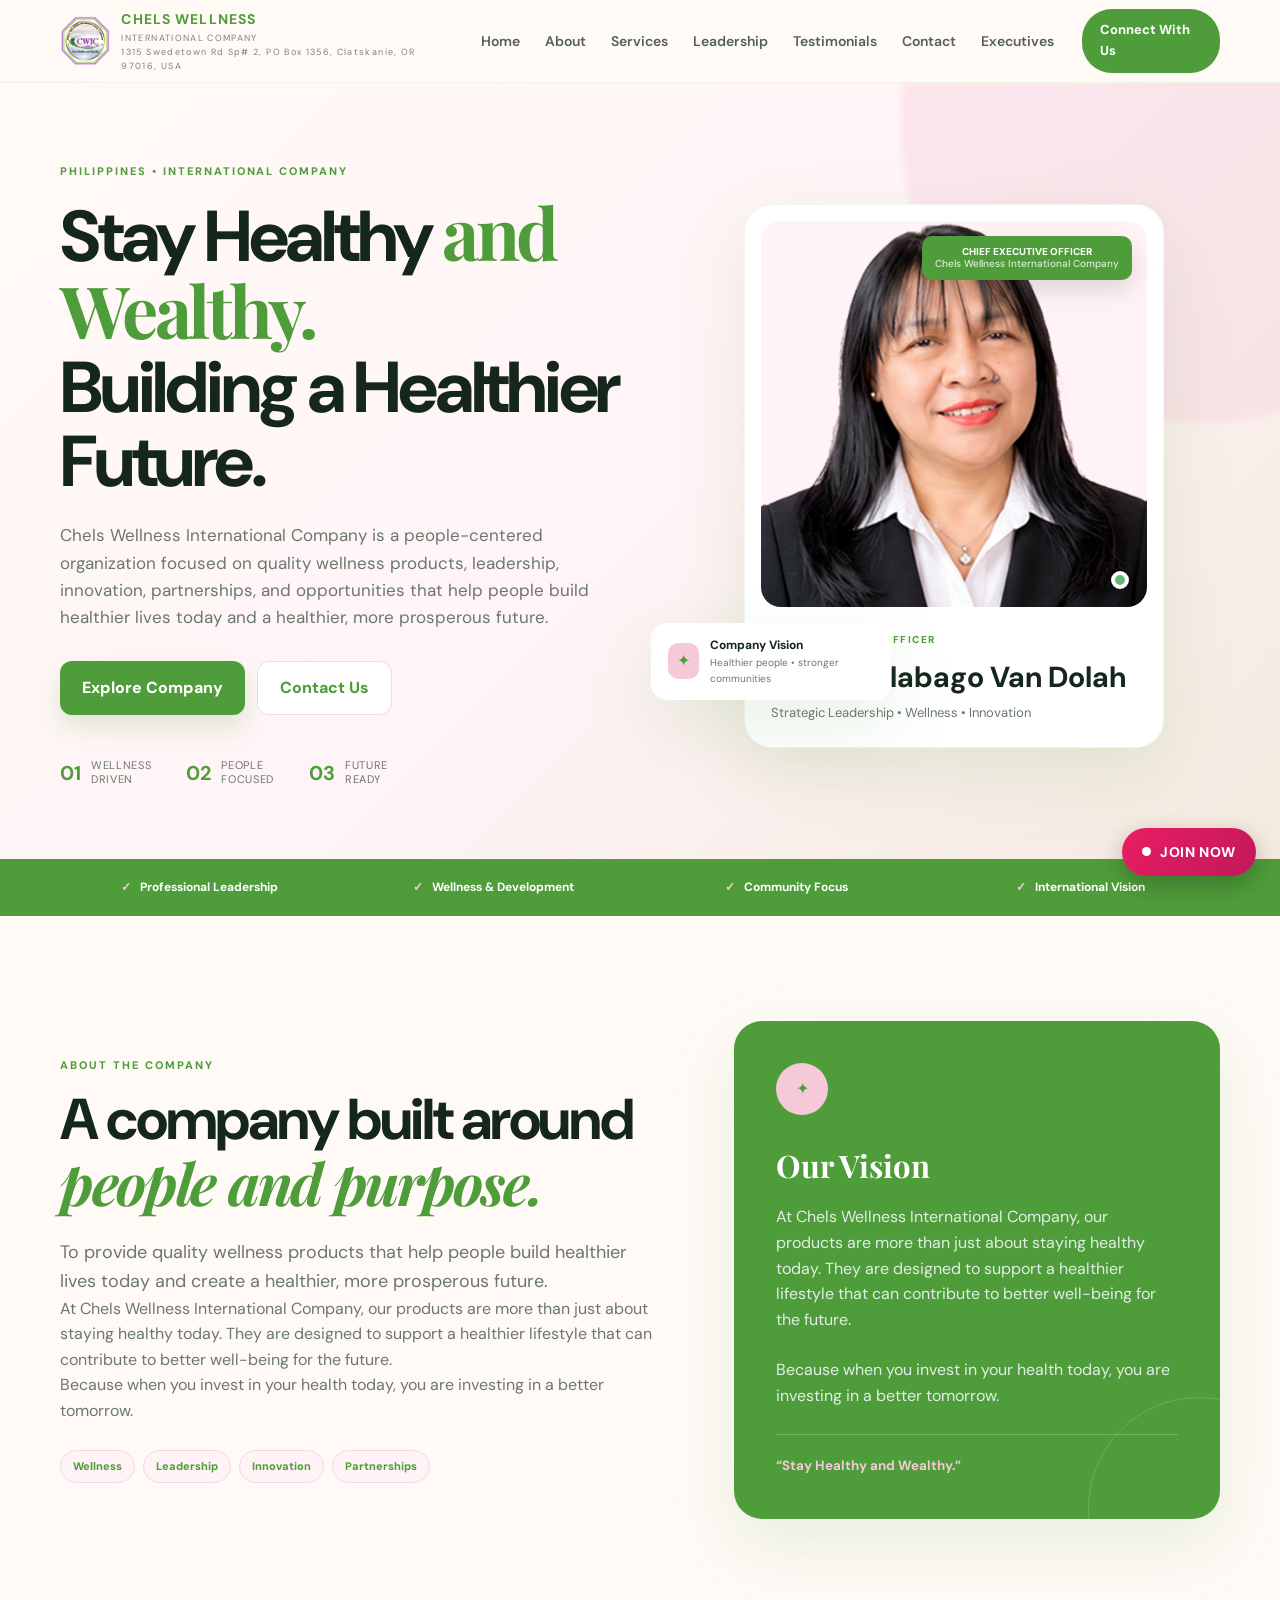
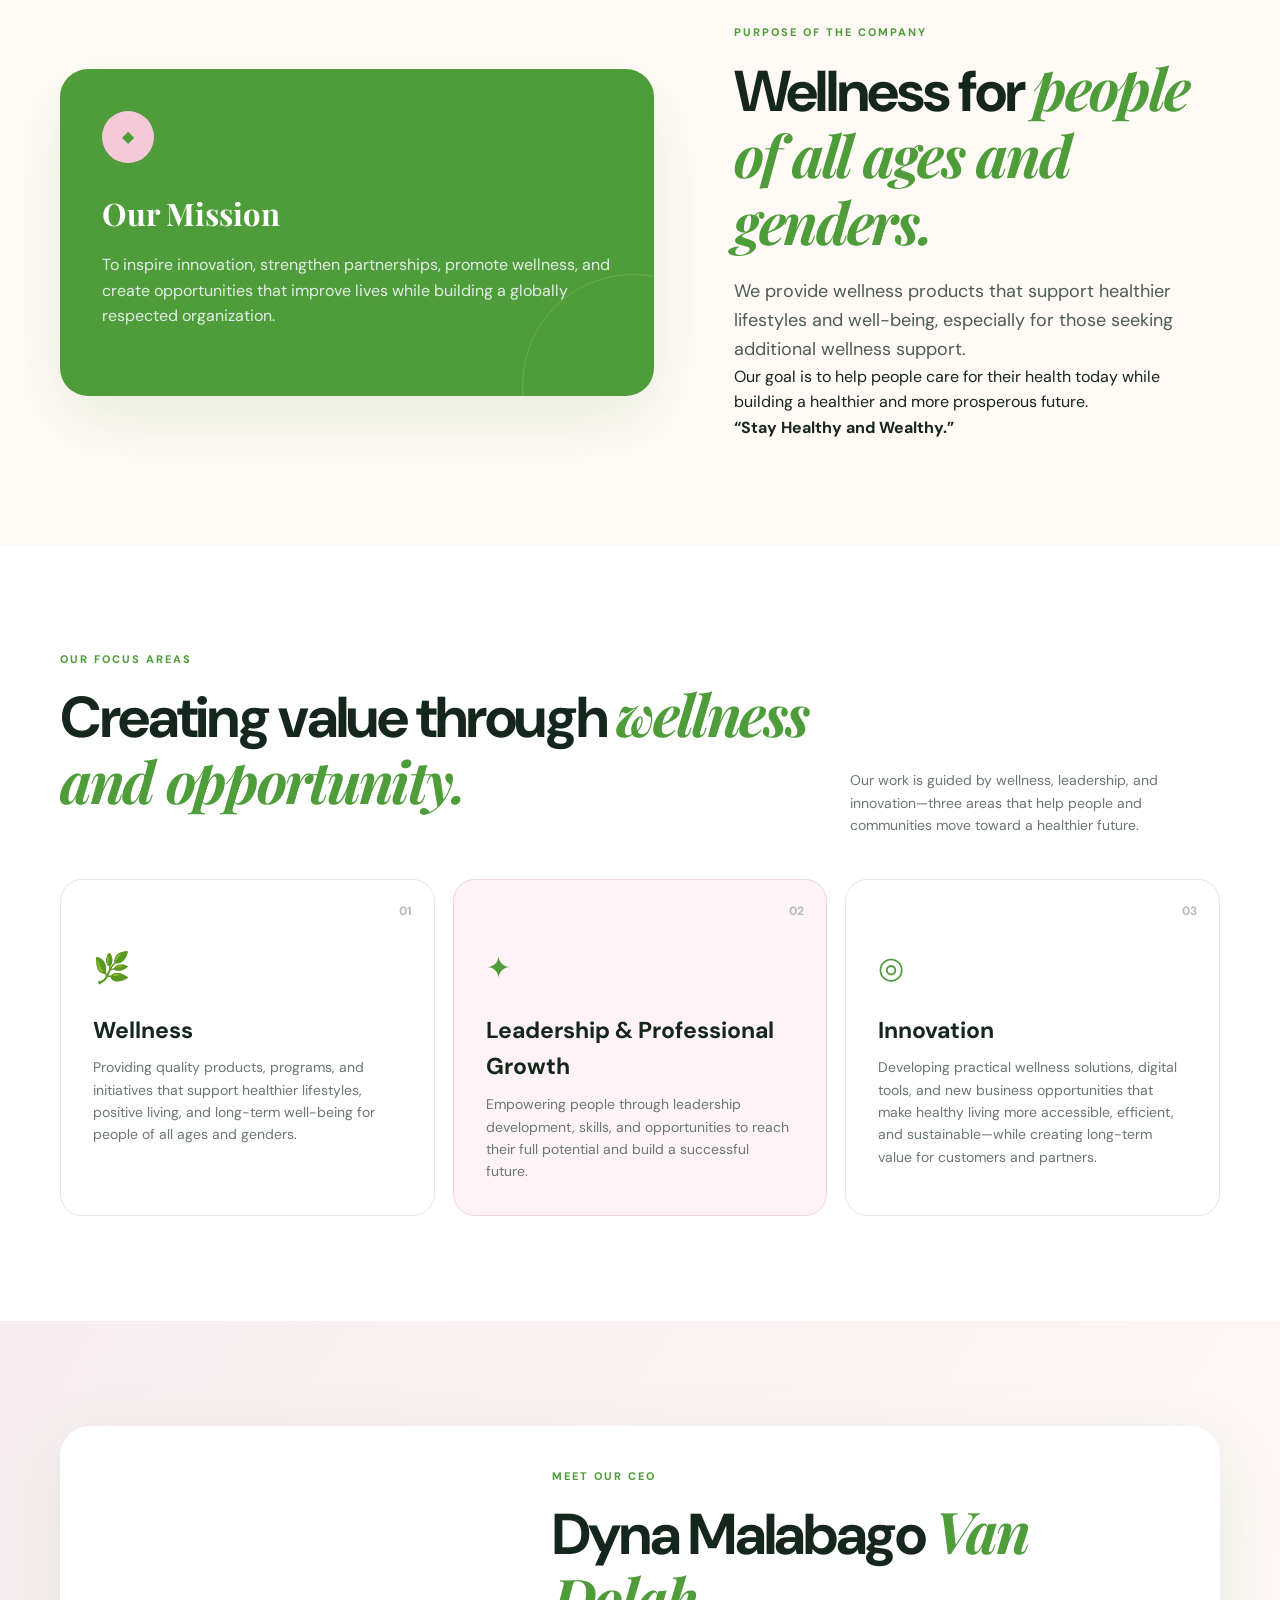
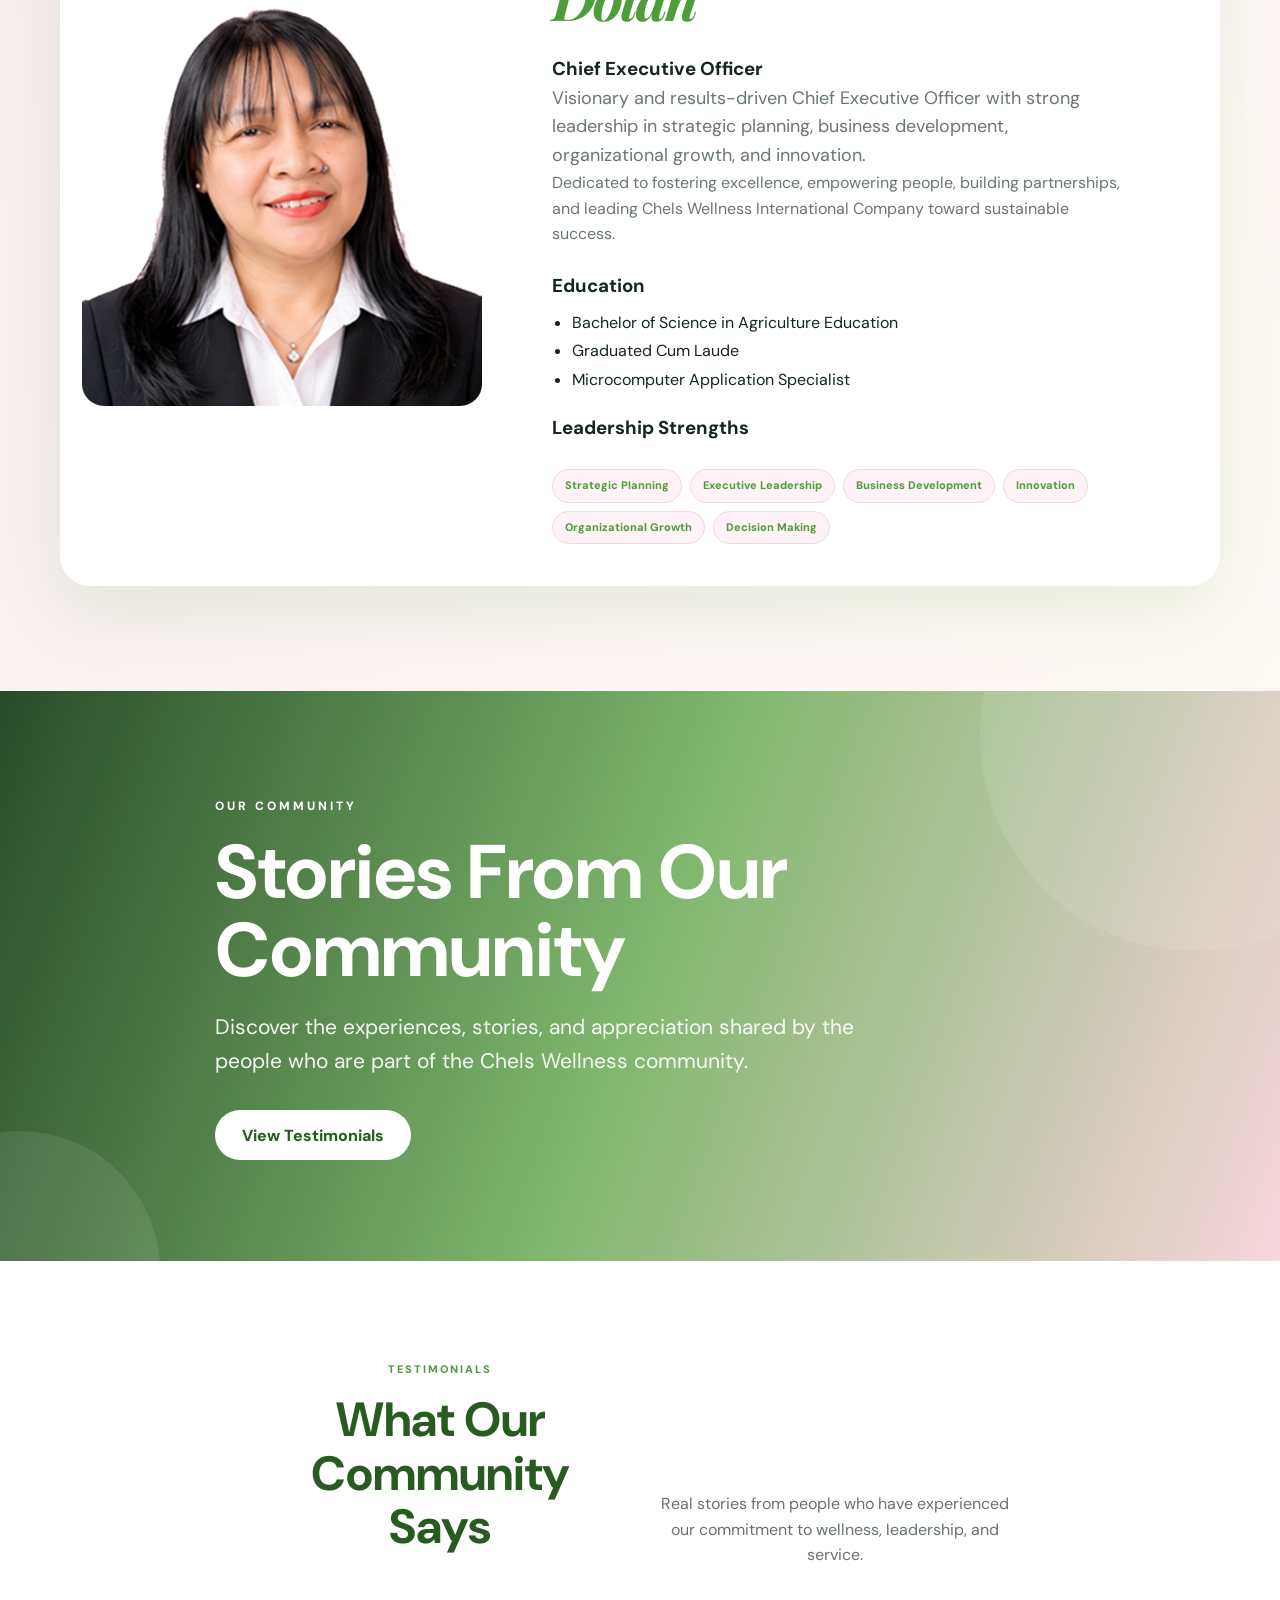
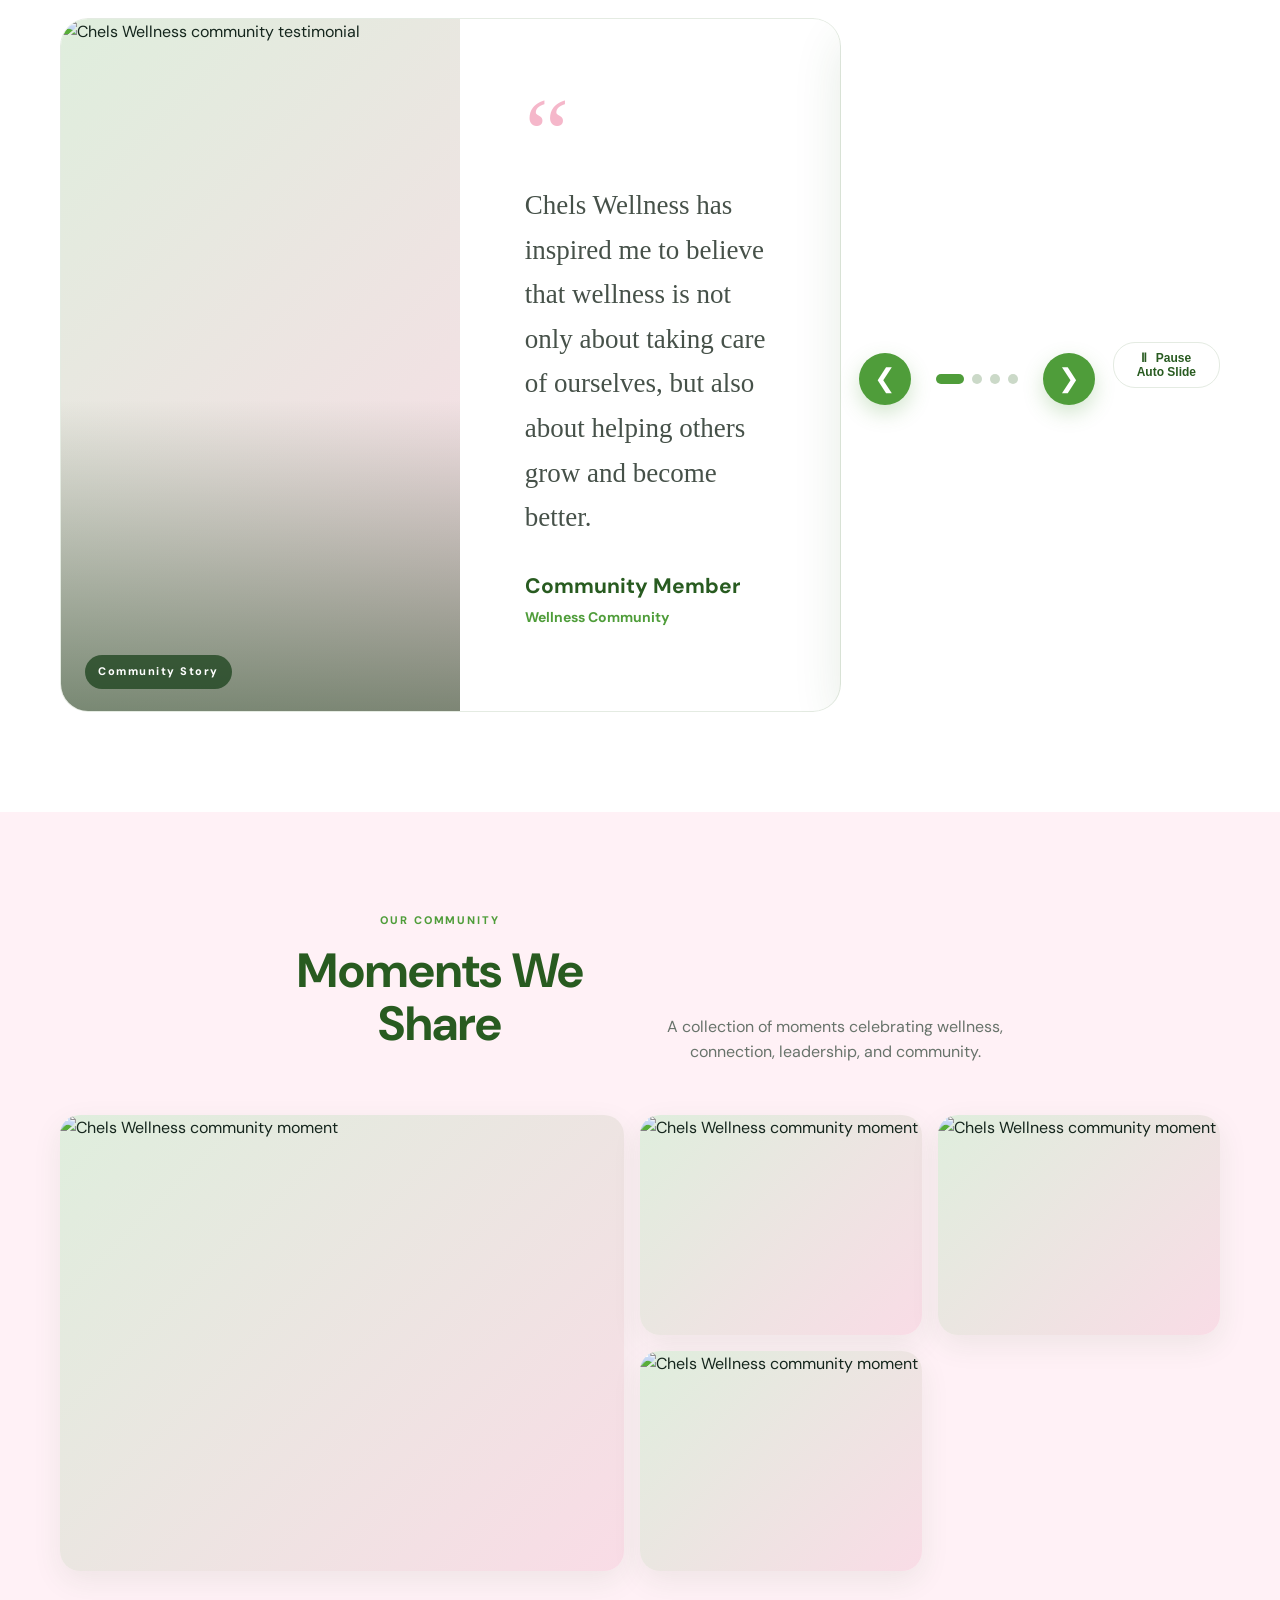
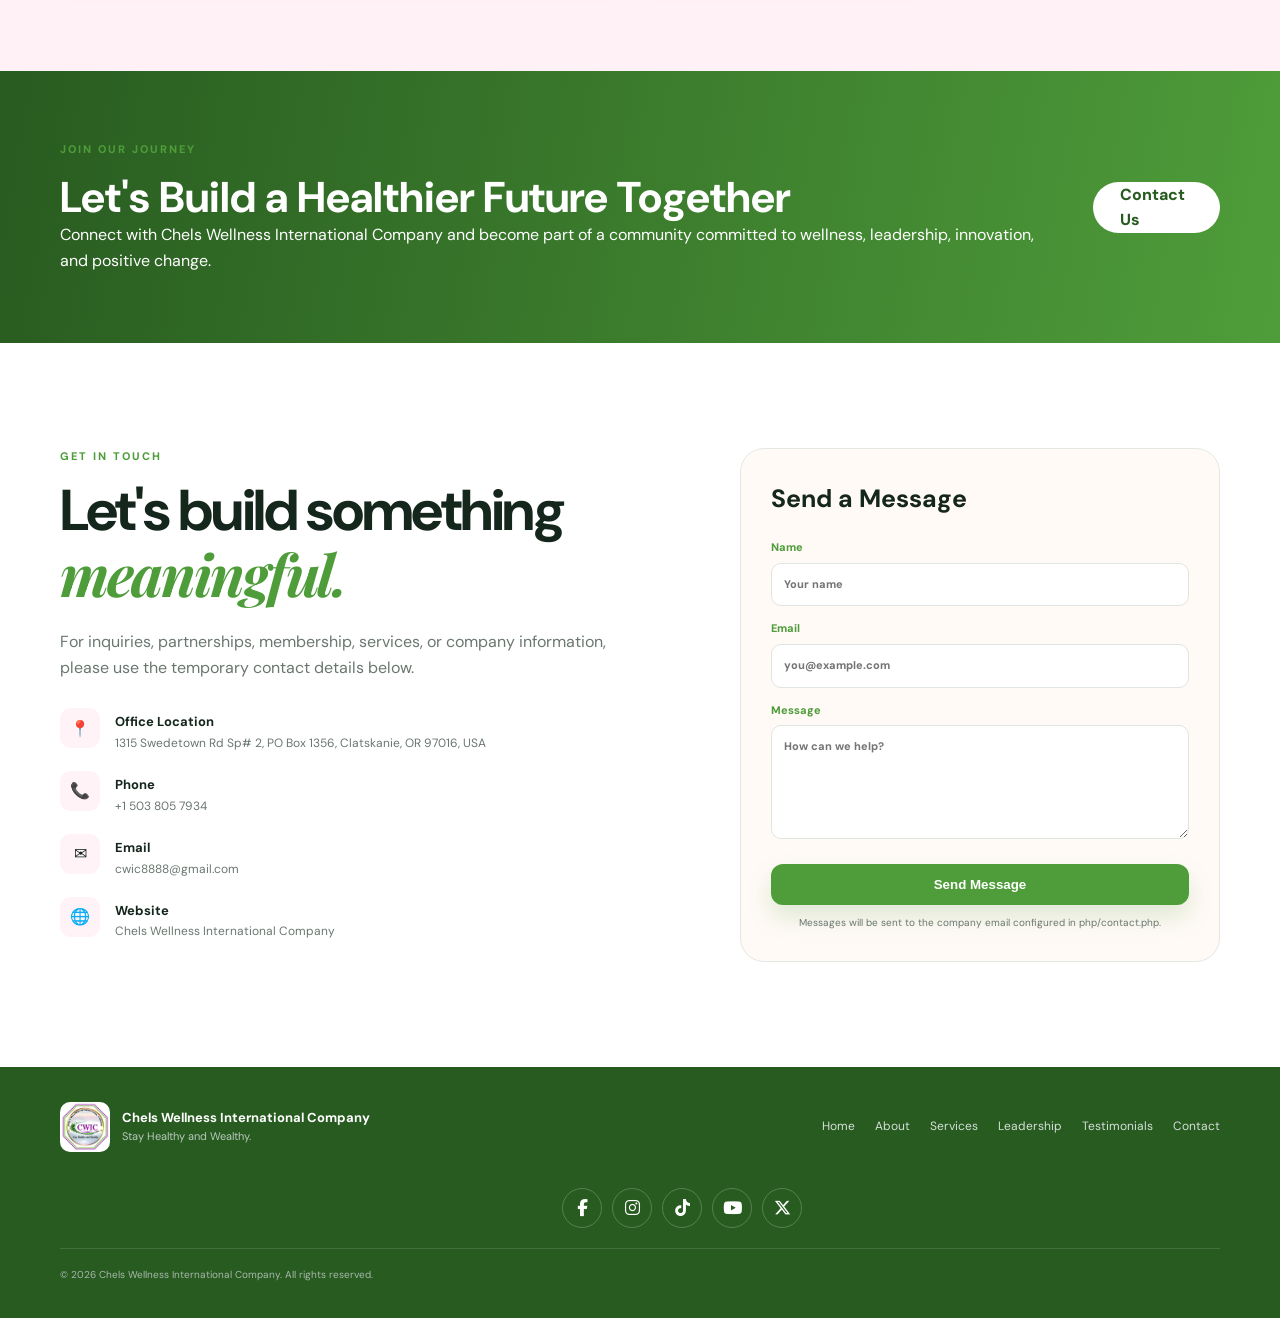
==== commit 2f9836fb: "Update index.html" ====
--- a/index.html
+++ b/index.html
@@ -34,7 +34,8 @@
 
     <div>
       <strong>CHELS WELLNESS</strong>
-      <span>INTERNATIONAL COMPANY</span>
+      <span>INTERNATIONAL COMPANY<br>
+1315 Swedetown Rd Sp# 2, PO Box 1356, Clatskanie, OR 97016, USA</span>
     </div>
   </a>
 
@@ -67,6 +68,9 @@
     </a>
 
     <a href="#contact">Contact</a>
+</a>
+
+    <a href="https://chelswellness2026-maker.github.io/CWIC_D7pillars/"> Executives</a>
 
   </nav>
 
@@ -810,7 +814,7 @@
           <div>
             <strong>Website</strong>
             <p>
-              Chels Wellness International Company
+              Chels Wellness International Company 
             </p>
           </div>
         </div>
